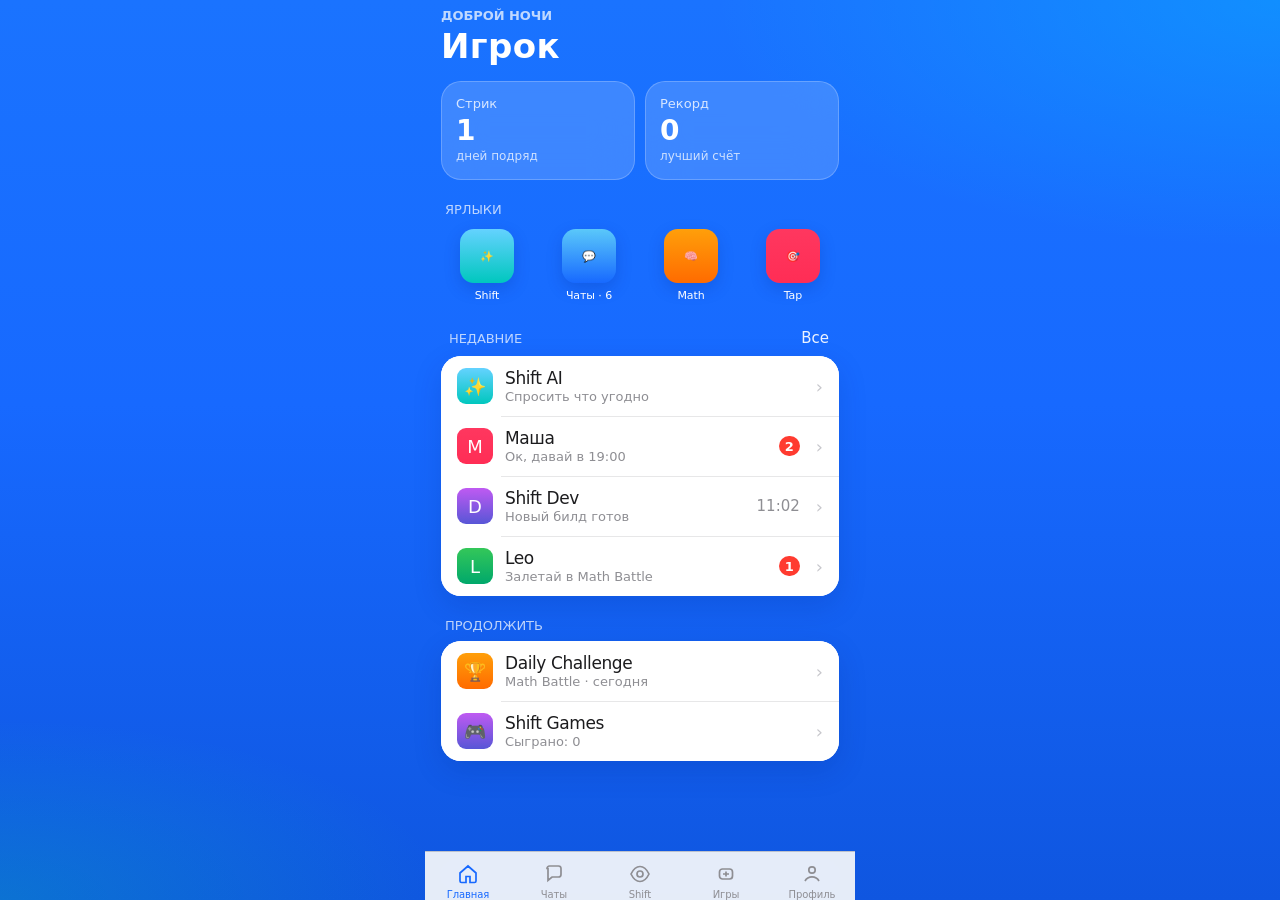
==== app/index.html @ 41ed383c "Make Shift feel like a native iOS app, not a demo landing. Replace marketing hero with large titles," ====
<!doctype html>
<html lang="ru">
  <head>
    <meta charset="UTF-8" />
    <meta name="viewport" content="width=device-width, initial-scale=1.0, viewport-fit=cover, maximum-scale=1.0, user-scalable=no" />
    <meta name="theme-color" content="#1769FF" />
    <meta name="apple-mobile-web-app-capable" content="yes" />
    <meta name="apple-mobile-web-app-status-bar-style" content="black-translucent" />
    <meta name="apple-mobile-web-app-title" content="Shift" />
    <meta name="mobile-web-app-capable" content="yes" />
    <meta name="format-detection" content="telephone=no" />
    <link rel="manifest" href="manifest.json" />
    <link rel="icon" href="icon.svg" type="image/svg+xml" />
    <link rel="apple-touch-icon" href="icon.svg" />
    <title>Shift</title>
    <script src="https://telegram.org/js/telegram-web-app.js"></script>
    <link rel="stylesheet" href="styles.css?v=shift-ios1" />
  </head>
  <body>
    <div id="shift-root" class="shift-app">
      <div class="shift-ambient" aria-hidden="true"></div>
      <div id="screen-host" class="screen-host"></div>
      <nav id="bottom-nav" class="shift-nav" aria-label="Навигация"></nav>
    </div>
    <div id="toast-host" class="toast-host" aria-live="polite"></div>
    <div id="sheet-host" class="sheet-host" aria-hidden="true"></div>
    <script src="app.js?v=shift-ios1"></script>
  </body>
</html>
---- app/styles.css ----
﻿/* Shift — iOS-native app shell */

:root {
  --shift-primary: #1769FF;
  --shift-primary-deep: #0B4FE0;
  --shift-secondary: #00C2FF;
  --shift-accent: #00D6A3;
  --shift-violet: #7B8CFF;
  --shift-pink: #FF7AD9;

  --shift-bg: #1769FF;
  --shift-bg-soft: #0E5AE8;
  --shift-grouped: rgba(255, 255, 255, 0.14);
  --shift-card: #FFFFFF;
  --shift-separator: rgba(60, 60, 67, 0.12);
  --shift-fill: rgba(120, 120, 128, 0.12);

  --shift-ink: #111827;
  --shift-label: #1C1C1E;
  --shift-secondary-label: #8E8E93;
  --shift-white: #FFFFFF;
  --shift-white-soft: rgba(255, 255, 255, 0.72);

  --r-sm: 12px;
  --r-md: 16px;
  --r-lg: 20px;
  --r-xl: 28px;
  --r-pill: 999px;

  --shadow-card: 0 1px 0 rgba(255,255,255,0.55) inset, 0 10px 28px rgba(8, 40, 140, 0.18);
  --shadow-nav: 0 -0.5px 0 rgba(0,0,0,0.12), 0 -8px 24px rgba(0, 30, 100, 0.12);

  --font: -apple-system, BlinkMacSystemFont, "SF Pro Text", "SF Pro Display", "Segoe UI", system-ui, sans-serif;
  --ease-ios: cubic-bezier(0.32, 0.72, 0, 1);
  --spring: cubic-bezier(0.34, 1.2, 0.64, 1);

  --safe-top: env(safe-area-inset-top, 0px);
  --safe-bottom: env(safe-area-inset-bottom, 0px);
  --safe-left: env(safe-area-inset-left, 0px);
  --safe-right: env(safe-area-inset-right, 0px);
  --nav-h: 49px;
  --nav-space: calc(var(--nav-h) + var(--safe-bottom));
  --page-x: 16px;
}

*, *::before, *::after {
  box-sizing: border-box;
  -webkit-tap-highlight-color: transparent;
}

html, body {
  margin: 0;
  min-height: 100%;
  font-family: var(--font);
  background: var(--shift-bg);
  color: var(--shift-ink);
  -webkit-font-smoothing: antialiased;
  -moz-osx-font-smoothing: grayscale;
  overscroll-behavior: none;
}

body {
  min-height: 100dvh;
  overflow-x: hidden;
  touch-action: pan-y;
}

button, input, textarea {
  font: inherit;
  color: inherit;
  border: 0;
  background: none;
  outline: none;
  appearance: none;
  -webkit-appearance: none;
}

button { cursor: pointer; }

.shift-app {
  position: relative;
  width: min(100%, 430px);
  margin: 0 auto;
  min-height: 100dvh;
  padding:
    calc(8px + var(--safe-top))
    calc(var(--page-x) + var(--safe-right))
    calc(var(--nav-space) + 12px)
    calc(var(--page-x) + var(--safe-left));
}

.shift-ambient {
  position: fixed;
  inset: 0;
  z-index: 0;
  pointer-events: none;
  background:
    radial-gradient(80% 50% at 100% 0%, rgba(0, 194, 255, 0.35), transparent 55%),
    radial-gradient(70% 40% at 0% 100%, rgba(0, 214, 163, 0.22), transparent 50%),
    linear-gradient(180deg, #1A73FF 0%, #1769FF 45%, #0F56E0 100%);
}

.screen-host { position: relative; z-index: 1; }

.screen { display: none; }
.screen.is-active {
  display: block;
  animation: iosPush 0.38s var(--ease-ios) both;
}

@keyframes iosPush {
  from { opacity: 0; transform: translate3d(12px, 0, 0); }
  to { opacity: 1; transform: none; }
}

.screen.is-back {
  animation: iosPop 0.34s var(--ease-ios) both;
}

@keyframes iosPop {
  from { opacity: 0; transform: translate3d(-10px, 0, 0); }
  to { opacity: 1; transform: none; }
}

/* Typography — iOS large title */
.large-title {
  margin: 4px 0 0;
  font-size: 34px;
  font-weight: 700;
  letter-spacing: 0.37px;
  line-height: 1.12;
  color: var(--shift-white);
}

.nav-title {
  margin: 0;
  font-size: 17px;
  font-weight: 600;
  color: var(--shift-white);
  text-align: center;
}

.greeting {
  margin: 0 0 2px;
  font-size: 13px;
  font-weight: 600;
  letter-spacing: -0.08px;
  color: var(--shift-white-soft);
  text-transform: uppercase;
}

.subtitle {
  margin: 6px 0 0;
  font-size: 15px;
  font-weight: 400;
  line-height: 1.35;
  color: var(--shift-white-soft);
}

.section-label {
  margin: 22px 0 8px;
  padding: 0 4px;
  font-size: 13px;
  font-weight: 400;
  letter-spacing: -0.08px;
  text-transform: uppercase;
  color: var(--shift-white-soft);
}

.section-row {
  display: flex;
  align-items: baseline;
  justify-content: space-between;
  margin: 22px 0 8px;
  padding: 0 4px;
}

.section-row .section-label { margin: 0; }
.section-row .see-all {
  font-size: 15px;
  font-weight: 400;
  color: rgba(255,255,255,0.92);
}

/* Cards / grouped lists */
.group {
  background: var(--shift-card);
  border-radius: var(--r-lg);
  overflow: hidden;
  box-shadow: var(--shadow-card);
}

.group + .group { margin-top: 12px; }

.row {
  display: flex;
  align-items: center;
  gap: 12px;
  width: 100%;
  padding: 12px 16px;
  min-height: 52px;
  text-align: left;
  background: var(--shift-card);
  color: var(--shift-label);
  position: relative;
  transition: background 0.15s ease;
}

.row:active { background: #E5E5EA; }

.row + .row::before {
  content: "";
  position: absolute;
  left: 60px;
  right: 0;
  top: 0;
  height: 0.5px;
  background: var(--shift-separator);
}

.row__icon {
  width: 36px;
  height: 36px;
  border-radius: 9px;
  display: grid;
  place-items: center;
  font-size: 18px;
  color: #fff;
  flex-shrink: 0;
}

.row__body { flex: 1; min-width: 0; }

.row__title {
  display: block;
  font-size: 17px;
  font-weight: 400;
  letter-spacing: -0.41px;
  color: var(--shift-label);
}

.row__sub {
  display: block;
  margin-top: 1px;
  font-size: 13px;
  color: var(--shift-secondary-label);
  white-space: nowrap;
  overflow: hidden;
  text-overflow: ellipsis;
}

.row__meta {
  font-size: 15px;
  color: var(--shift-secondary-label);
  flex-shrink: 0;
}

.chevron {
  color: #C7C7CC;
  font-size: 18px;
  font-weight: 300;
  margin-left: 4px;
}

.badge {
  min-width: 20px;
  height: 20px;
  padding: 0 6px;
  border-radius: var(--r-pill);
  display: inline-grid;
  place-items: center;
  font-size: 13px;
  font-weight: 600;
  color: #fff;
  background: #FF3B30;
}

/* Status cards on home */
.stats-grid {
  display: grid;
  grid-template-columns: 1fr 1fr;
  gap: 10px;
  margin-top: 16px;
}

.stat-card {
  padding: 14px 14px 16px;
  border-radius: var(--r-lg);
  background: rgba(255,255,255,0.16);
  border: 0.5px solid rgba(255,255,255,0.22);
  backdrop-filter: blur(20px);
  -webkit-backdrop-filter: blur(20px);
  color: #fff;
  text-align: left;
}

.stat-card small {
  display: block;
  font-size: 13px;
  font-weight: 500;
  opacity: 0.8;
  margin-bottom: 6px;
}

.stat-card strong {
  font-size: 28px;
  font-weight: 700;
  letter-spacing: 0.35px;
  line-height: 1;
}

.stat-card span {
  display: block;
  margin-top: 4px;
  font-size: 12px;
  opacity: 0.75;
}

/* Shortcuts — iOS Home Screen style */
.shortcuts {
  display: grid;
  grid-template-columns: repeat(4, 1fr);
  gap: 10px;
}

.shortcut {
  display: flex;
  flex-direction: column;
  align-items: center;
  gap: 6px;
  padding: 4px 0;
}

.shortcut__icon {
  width: 54px;
  height: 54px;
  border-radius: 14px;
  display: grid;
  place-items: center;
  font-size: 24px;
  color: #fff;
  box-shadow: 0 6px 16px rgba(0, 40, 140, 0.22);
  transition: transform 0.18s var(--spring);
}

.shortcut:active .shortcut__icon { transform: scale(0.9); }

.shortcut span {
  font-size: 11px;
  font-weight: 500;
  color: var(--shift-white);
  text-align: center;
  letter-spacing: -0.08px;
}

.bg-blue { background: linear-gradient(180deg, #5AC8FA, #1769FF); }
.bg-green { background: linear-gradient(180deg, #34C759, #00A86B); }
.bg-purple { background: linear-gradient(180deg, #BF5AF2, #5856D6); }
.bg-orange { background: linear-gradient(180deg, #FF9F0A, #FF6B00); }
.bg-pink { background: linear-gradient(180deg, #FF375F, #FF2D55); }
.bg-teal { background: linear-gradient(180deg, #64D2FF, #00C7BE); }

/* Search — iOS */
.search {
  display: flex;
  align-items: center;
  gap: 8px;
  margin: 12px 0 10px;
  padding: 9px 12px;
  border-radius: 10px;
  background: rgba(255,255,255,0.18);
  backdrop-filter: blur(12px);
  -webkit-backdrop-filter: blur(12px);
}

.search svg {
  width: 16px;
  height: 16px;
  color: rgba(255,255,255,0.7);
  flex-shrink: 0;
}

.search input {
  flex: 1;
  min-width: 0;
  font-size: 17px;
  color: #fff;
}

.search input::placeholder { color: rgba(255,255,255,0.55); }

.segmented {
  display: grid;
  grid-template-columns: repeat(4, 1fr);
  gap: 2px;
  padding: 2px;
  margin-bottom: 12px;
  border-radius: 9px;
  background: rgba(118, 118, 128, 0.24);
}

.segmented button {
  min-height: 28px;
  border-radius: 7px;
  font-size: 13px;
  font-weight: 500;
  color: rgba(255,255,255,0.9);
  transition: background 0.2s, color 0.2s, box-shadow 0.2s;
}

.segmented button.is-active {
  background: rgba(255,255,255,0.92);
  color: var(--shift-ink);
  box-shadow: 0 1px 3px rgba(0,0,0,0.12);
}

/* AI promo as real app banner */
.banner {
  display: flex;
  align-items: center;
  gap: 12px;
  width: 100%;
  padding: 14px 16px;
  margin-bottom: 12px;
  border-radius: var(--r-lg);
  background: linear-gradient(135deg, #00D6A3, #00C2FF 50%, #1769FF);
  color: #fff;
  text-align: left;
  box-shadow: var(--shadow-card);
}

.banner:active { opacity: 0.92; }

.banner__icon {
  width: 44px;
  height: 44px;
  border-radius: 12px;
  display: grid;
  place-items: center;
  background: rgba(255,255,255,0.22);
  font-size: 22px;
  flex-shrink: 0;
}

.banner strong {
  display: block;
  font-size: 17px;
  font-weight: 600;
}

.banner span {
  font-size: 13px;
  opacity: 0.9;
}

/* Chat thread — light iOS chat feel on blue shell */
.thread {
  display: flex;
  flex-direction: column;
  height: calc(100dvh - var(--safe-top) - 16px);
  margin: -8px calc(-1 * var(--page-x)) calc(-1 * var(--nav-space) - 12px);
  padding: 0;
  background: #F2F2F7;
}

.thread__bar {
  display: grid;
  grid-template-columns: 44px 1fr 44px;
  align-items: center;
  padding: 6px 8px calc(8px);
  padding-top: calc(6px + var(--safe-top));
  background: rgba(249, 249, 249, 0.94);
  backdrop-filter: blur(20px);
  -webkit-backdrop-filter: blur(20px);
  border-bottom: 0.5px solid var(--shift-separator);
}

.thread__bar .back {
  width: 44px;
  height: 44px;
  display: grid;
  place-items: center;
  color: var(--shift-primary);
  font-size: 28px;
  font-weight: 300;
}

.thread__who {
  text-align: center;
}

.thread__who strong {
  display: block;
  font-size: 17px;
  font-weight: 600;
  color: var(--shift-label);
}

.thread__who span {
  font-size: 12px;
  color: var(--shift-secondary-label);
}

.messages {
  flex: 1;
  overflow-y: auto;
  -webkit-overflow-scrolling: touch;
  padding: 12px 12px 8px;
  display: flex;
  flex-direction: column;
  gap: 6px;
}

.bubble {
  max-width: 78%;
  padding: 8px 12px;
  font-size: 17px;
  line-height: 1.3;
  letter-spacing: -0.41px;
  animation: bubbleIn 0.28s var(--ease-ios) both;
}

@keyframes bubbleIn {
  from { opacity: 0; transform: translateY(6px) scale(0.98); }
  to { opacity: 1; transform: none; }
}

.bubble--me {
  align-self: flex-end;
  background: var(--shift-primary);
  color: #fff;
  border-radius: 18px 18px 4px 18px;
}

.bubble--them {
  align-self: flex-start;
  background: #E9E9EB;
  color: var(--shift-label);
  border-radius: 18px 18px 18px 4px;
}

.typing {
  align-self: flex-start;
  padding: 10px 14px;
  border-radius: 18px;
  background: #E9E9EB;
  color: var(--shift-secondary-label);
  font-size: 13px;
}

.suggest {
  display: flex;
  gap: 8px;
  overflow-x: auto;
  padding: 4px 12px 8px;
  scrollbar-width: none;
}

.suggest::-webkit-scrollbar { display: none; }

.suggest button {
  flex: 0 0 auto;
  padding: 8px 12px;
  border-radius: var(--r-pill);
  background: #fff;
  border: 0.5px solid var(--shift-separator);
  font-size: 14px;
  font-weight: 500;
  color: var(--shift-primary);
  white-space: nowrap;
}

.composer-bar {
  display: flex;
  align-items: flex-end;
  gap: 8px;
  padding: 6px 10px calc(8px + var(--safe-bottom));
  background: rgba(249, 249, 249, 0.94);
  backdrop-filter: blur(20px);
  -webkit-backdrop-filter: blur(20px);
  border-top: 0.5px solid var(--shift-separator);
}

.composer-bar .tool {
  width: 34px;
  height: 34px;
  border-radius: 50%;
  display: grid;
  place-items: center;
  color: var(--shift-primary);
  font-size: 22px;
  flex-shrink: 0;
  margin-bottom: 2px;
}

.composer-field {
  flex: 1;
  min-height: 36px;
  max-height: 100px;
  padding: 8px 12px;
  border-radius: 18px;
  background: #fff;
  border: 0.5px solid var(--shift-separator);
  font-size: 17px;
  resize: none;
  line-height: 1.25;
}

.composer-send {
  width: 34px;
  height: 34px;
  border-radius: 50%;
  display: grid;
  place-items: center;
  background: var(--shift-primary);
  color: #fff;
  font-size: 16px;
  flex-shrink: 0;
  margin-bottom: 2px;
  opacity: 0.4;
  pointer-events: none;
  transition: opacity 0.15s;
}

.composer-send.is-ready {
  opacity: 1;
  pointer-events: auto;
}

/* AI screen */
.ai-grid {
  display: grid;
  grid-template-columns: 1fr 1fr;
  gap: 10px;
}

.ai-tile {
  padding: 16px;
  border-radius: var(--r-lg);
  background: var(--shift-card);
  box-shadow: var(--shadow-card);
  text-align: left;
  min-height: 110px;
  display: flex;
  flex-direction: column;
  justify-content: space-between;
  transition: transform 0.18s var(--spring);
}

.ai-tile:active { transform: scale(0.97); }

.ai-tile__icon { font-size: 26px; margin-bottom: 10px; }
.ai-tile strong {
  font-size: 17px;
  font-weight: 600;
  letter-spacing: -0.41px;
  color: var(--shift-label);
}
.ai-tile span {
  margin-top: 2px;
  font-size: 13px;
  color: var(--shift-secondary-label);
}

.btn {
  display: inline-flex;
  align-items: center;
  justify-content: center;
  min-height: 50px;
  padding: 0 18px;
  border-radius: 14px;
  font-size: 17px;
  font-weight: 600;
  transition: transform 0.15s var(--spring), opacity 0.15s;
}

.btn:active { transform: scale(0.98); opacity: 0.9; }
.btn--primary {
  background: #fff;
  color: var(--shift-primary);
  box-shadow: var(--shadow-card);
}
.btn--blue {
  background: var(--shift-primary);
  color: #fff;
}
.btn--wide { width: 100%; }
.btn--ghost {
  background: rgba(255,255,255,0.16);
  color: #fff;
  border: 0.5px solid rgba(255,255,255,0.25);
}

/* Games */
.featured {
  display: block;
  width: 100%;
  padding: 18px;
  border-radius: var(--r-xl);
  background: linear-gradient(145deg, #FF9F0A, #FF375F 55%, #5856D6);
  color: #fff;
  text-align: left;
  box-shadow: var(--shadow-card);
  margin-bottom: 4px;
}

.featured:active { opacity: 0.95; }

.featured .tag {
  display: inline-block;
  margin-bottom: 8px;
  padding: 4px 8px;
  border-radius: var(--r-pill);
  background: rgba(255,255,255,0.22);
  font-size: 11px;
  font-weight: 700;
  letter-spacing: 0.4px;
  text-transform: uppercase;
}

.featured h3 {
  margin: 0 0 4px;
  font-size: 22px;
  font-weight: 700;
  color: #fff;
}

.featured p {
  margin: 0 0 14px;
  font-size: 15px;
  opacity: 0.92;
}

.game-art {
  width: 48px;
  height: 48px;
  border-radius: 12px;
  display: grid;
  place-items: center;
  font-size: 26px;
  background: #F2F2F7;
  flex-shrink: 0;
}

/* Game play — immersive */
.play {
  margin: -8px calc(-1 * var(--page-x)) calc(-1 * var(--nav-space) - 12px);
  min-height: 100dvh;
  padding: calc(8px + var(--safe-top)) 16px calc(20px + var(--safe-bottom));
  background: linear-gradient(180deg, #1A73FF, #0F56E0);
  display: flex;
  flex-direction: column;
  gap: 14px;
}

.play__top {
  display: grid;
  grid-template-columns: 44px 1fr 44px;
  align-items: center;
}

.play__top .back {
  width: 44px;
  height: 44px;
  color: #fff;
  font-size: 28px;
  display: grid;
  place-items: center;
}

.play__top h1 {
  margin: 0;
  text-align: center;
  font-size: 17px;
  font-weight: 600;
  color: #fff;
}

.score-panel {
  text-align: center;
  color: #fff;
}

.score-panel small {
  display: block;
  font-size: 13px;
  opacity: 0.75;
  margin-bottom: 4px;
}

.score-panel strong {
  font-size: 48px;
  font-weight: 700;
  letter-spacing: 0.4px;
  line-height: 1;
  display: inline-block;
  transition: transform 0.2s var(--spring);
}

.score-panel strong.pop { transform: scale(1.12); }

.progress {
  height: 6px;
  border-radius: var(--r-pill);
  background: rgba(255,255,255,0.22);
  overflow: hidden;
}

.progress > i {
  display: block;
  height: 100%;
  background: #fff;
  border-radius: inherit;
  transition: width 0.2s linear;
}

.timer-text {
  text-align: center;
  color: rgba(255,255,255,0.85);
  font-size: 15px;
  font-weight: 600;
  font-variant-numeric: tabular-nums;
}

.q-card {
  margin-top: 8px;
  padding: 36px 20px;
  border-radius: var(--r-xl);
  background: #fff;
  text-align: center;
  box-shadow: var(--shadow-card);
}

.q-card small {
  display: block;
  color: var(--shift-secondary-label);
  font-size: 13px;
  margin-bottom: 8px;
}

.q-card strong {
  font-size: 34px;
  font-weight: 700;
  letter-spacing: 0.37px;
  color: var(--shift-label);
}

.answers {
  display: grid;
  grid-template-columns: 1fr 1fr;
  gap: 10px;
}

.answer {
  min-height: 64px;
  border-radius: 16px;
  background: #fff;
  font-size: 22px;
  font-weight: 600;
  color: var(--shift-label);
  box-shadow: var(--shadow-card);
  transition: transform 0.15s, background 0.15s, color 0.15s;
}

.answer:active { transform: scale(0.97); }
.answer.ok { background: #34C759; color: #fff; }
.answer.bad { background: #FF3B30; color: #fff; }

/* Quick Tap */
.tap-zone {
  flex: 1;
  display: grid;
  place-items: center;
  border-radius: var(--r-xl);
  background: rgba(255,255,255,0.12);
  border: 2px dashed rgba(255,255,255,0.35);
  color: #fff;
  font-size: 20px;
  font-weight: 600;
  min-height: 220px;
  user-select: none;
  transition: background 0.1s, transform 0.1s;
}

.tap-zone:active {
  background: rgba(255,255,255,0.22);
  transform: scale(0.985);
}

.tap-target {
  width: 88px;
  height: 88px;
  border-radius: 50%;
  background: #fff;
  box-shadow: 0 12px 30px rgba(0,0,0,0.2);
  animation: pulse 0.9s ease infinite;
}

@keyframes pulse {
  0%, 100% { transform: scale(1); }
  50% { transform: scale(1.06); }
}

.result {
  margin: auto 0;
  padding: 28px 22px;
  border-radius: var(--r-xl);
  background: #fff;
  text-align: center;
  box-shadow: var(--shadow-card);
  animation: iosPush 0.4s var(--ease-ios) both;
}

.result .emoji { font-size: 40px; margin-bottom: 6px; }
.result h2 {
  margin: 0 0 6px;
  font-size: 28px;
  font-weight: 700;
}
.result p {
  margin: 0 0 20px;
  color: var(--shift-secondary-label);
  font-size: 17px;
}
.result .actions { display: grid; gap: 10px; }

/* Profile */
.profile-card {
  padding: 24px 16px 18px;
  border-radius: var(--r-xl);
  background: var(--shift-card);
  text-align: center;
  box-shadow: var(--shadow-card);
}

.avatar-xl {
  width: 84px;
  height: 84px;
  margin: 0 auto 12px;
  border-radius: 50%;
  display: grid;
  place-items: center;
  font-size: 34px;
  font-weight: 700;
  color: #fff;
  background: linear-gradient(180deg, #5AC8FA, #1769FF);
}

.profile-card h2 {
  margin: 0 0 4px;
  font-size: 22px;
  font-weight: 700;
}

.profile-card .id {
  display: inline-block;
  margin-bottom: 16px;
  font-size: 15px;
  color: var(--shift-secondary-label);
}

.p-stats {
  display: grid;
  grid-template-columns: repeat(3, 1fr);
  gap: 8px;
}

.p-stats div {
  padding: 10px 6px;
  border-radius: 12px;
  background: #F2F2F7;
}

.p-stats strong {
  display: block;
  font-size: 20px;
  font-weight: 700;
}

.p-stats small {
  font-size: 12px;
  color: var(--shift-secondary-label);
}

/* Native tab bar */
.shift-nav {
  position: fixed;
  z-index: 50;
  left: 50%;
  bottom: 0;
  transform: translateX(-50%);
  width: min(100%, 430px);
  display: grid;
  grid-template-columns: repeat(5, 1fr);
  height: calc(var(--nav-h) + var(--safe-bottom));
  padding: 4px 0 var(--safe-bottom);
  background: rgba(249, 249, 249, 0.92);
  backdrop-filter: saturate(180%) blur(20px);
  -webkit-backdrop-filter: saturate(180%) blur(20px);
  border-top: 0.5px solid rgba(0,0,0,0.18);
  box-shadow: none;
  transition: transform 0.3s var(--ease-ios), opacity 0.25s;
}

.shift-nav.is-hidden {
  transform: translateX(-50%) translateY(110%);
  opacity: 0;
  pointer-events: none;
}

.shift-nav__item {
  display: flex;
  flex-direction: column;
  align-items: center;
  justify-content: flex-start;
  gap: 1px;
  padding-top: 4px;
  color: #8E8E93;
}

.shift-nav__item.is-active { color: var(--shift-primary); }

.shift-nav__icon {
  width: 28px;
  height: 28px;
  display: grid;
  place-items: center;
}

.shift-nav__icon svg {
  width: 24px;
  height: 24px;
  stroke-width: 1.7;
}

.shift-nav__item small {
  font-size: 10px;
  font-weight: 500;
  letter-spacing: -0.08px;
}

/* Sheets */
.sheet-host {
  position: fixed;
  inset: 0;
  z-index: 60;
  display: none;
  align-items: flex-end;
  justify-content: center;
  background: rgba(0,0,0,0.35);
}

.sheet-host.is-open { display: flex; }

.sheet {
  width: min(100%, 430px);
  max-height: 85dvh;
  padding: 8px 16px calc(16px + var(--safe-bottom));
  border-radius: 14px 14px 0 0;
  background: #F2F2F7;
  animation: sheetUp 0.38s var(--ease-ios) both;
}

@keyframes sheetUp {
  from { transform: translateY(100%); }
  to { transform: none; }
}

.sheet__handle {
  width: 36px;
  height: 5px;
  margin: 4px auto 14px;
  border-radius: var(--r-pill);
  background: rgba(60,60,67,0.3);
}

.sheet h3 {
  margin: 0 0 12px;
  font-size: 20px;
  font-weight: 700;
  text-align: center;
}

.sheet .group { box-shadow: none; }

.toggle-row {
  display: flex;
  align-items: center;
  justify-content: space-between;
  padding: 12px 16px;
  background: #fff;
  font-size: 17px;
}

.toggle {
  width: 51px;
  height: 31px;
  border-radius: var(--r-pill);
  background: #E9E9EB;
  position: relative;
  transition: background 0.2s;
}

.toggle.is-on { background: #34C759; }

.toggle::after {
  content: "";
  position: absolute;
  top: 2px;
  left: 2px;
  width: 27px;
  height: 27px;
  border-radius: 50%;
  background: #fff;
  box-shadow: 0 2px 4px rgba(0,0,0,0.2);
  transition: transform 0.22s var(--ease-ios);
}

.toggle.is-on::after { transform: translateX(20px); }

/* Toast — iOS style */
.toast-host {
  position: fixed;
  z-index: 80;
  left: 50%;
  top: calc(12px + var(--safe-top));
  transform: translateX(-50%);
  width: min(calc(100% - 40px), 360px);
  pointer-events: none;
}

.toast {
  padding: 12px 16px;
  border-radius: 14px;
  background: rgba(30, 30, 30, 0.88);
  color: #fff;
  text-align: center;
  font-size: 15px;
  font-weight: 500;
  backdrop-filter: blur(12px);
  opacity: 0;
  transform: translateY(-8px);
  transition: opacity 0.25s, transform 0.25s var(--ease-ios);
}

.toast.is-show {
  opacity: 1;
  transform: none;
}

@media (prefers-reduced-motion: reduce) {
  *, *::before, *::after {
    animation-duration: 0.01ms !important;
    transition-duration: 0.01ms !important;
  }
}
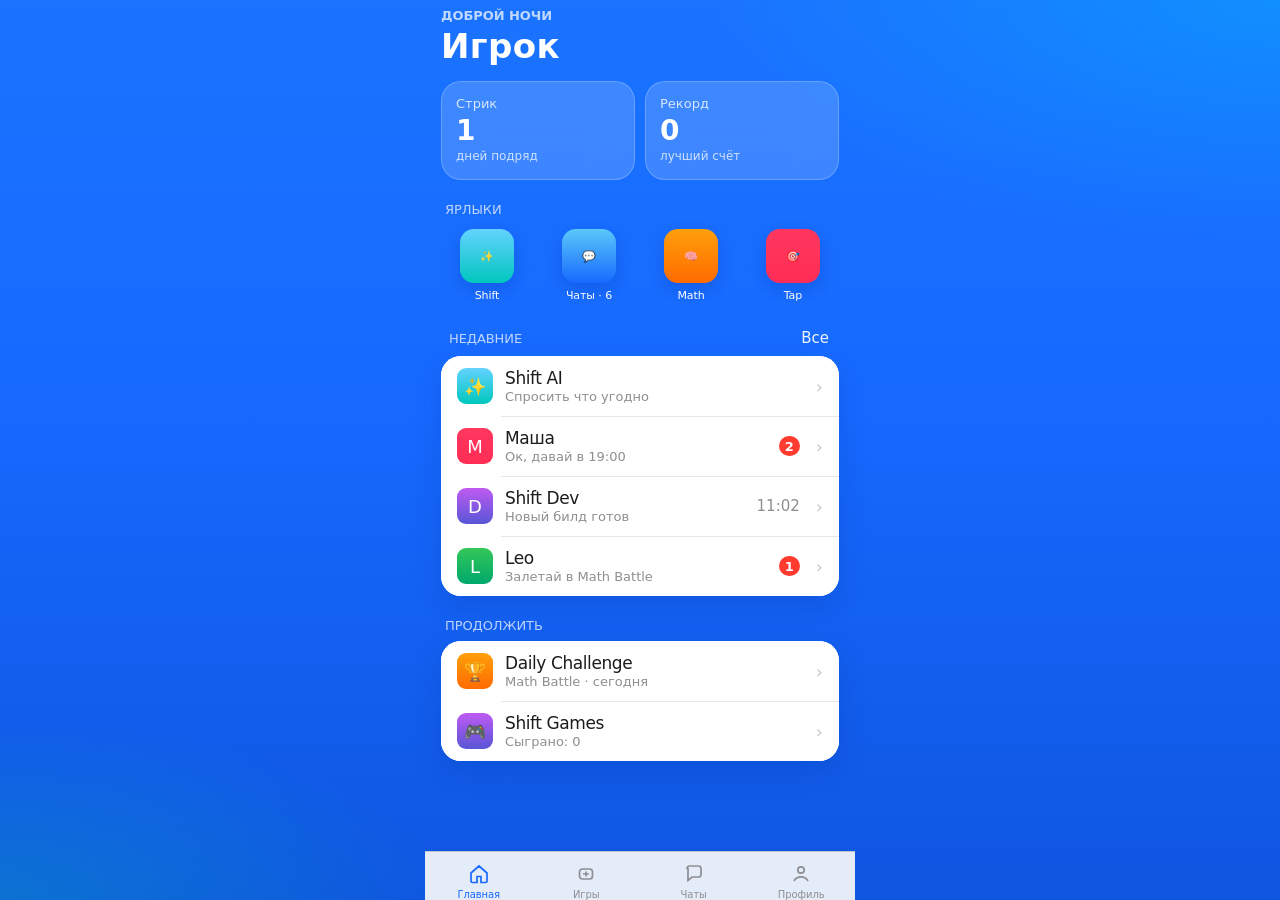
==== commit 23fa2be4: "Limit tab bar to Home, Games, Chats, and Profile. Remove the Shift/AI tab from navigation; AI stays " ====
--- a/app/index.html
+++ b/app/index.html
@@ -14,7 +14,7 @@
     <link rel="apple-touch-icon" href="icon.svg" />
     <title>Shift</title>
     <script src="https://telegram.org/js/telegram-web-app.js"></script>
-    <link rel="stylesheet" href="styles.css?v=shift-ios1" />
+    <link rel="stylesheet" href="styles.css?v=shift-ios2" />
   </head>
   <body>
     <div id="shift-root" class="shift-app">
@@ -24,6 +24,6 @@
     </div>
     <div id="toast-host" class="toast-host" aria-live="polite"></div>
     <div id="sheet-host" class="sheet-host" aria-hidden="true"></div>
-    <script src="app.js?v=shift-ios1"></script>
+    <script src="app.js?v=shift-ios2"></script>
   </body>
 </html>
--- a/app/styles.css
+++ b/app/styles.css
@@ -991,7 +991,7 @@
   transform: translateX(-50%);
   width: min(100%, 430px);
   display: grid;
-  grid-template-columns: repeat(5, 1fr);
+  grid-template-columns: repeat(4, 1fr);
   height: calc(var(--nav-h) + var(--safe-bottom));
   padding: 4px 0 var(--safe-bottom);
   background: rgba(249, 249, 249, 0.92);
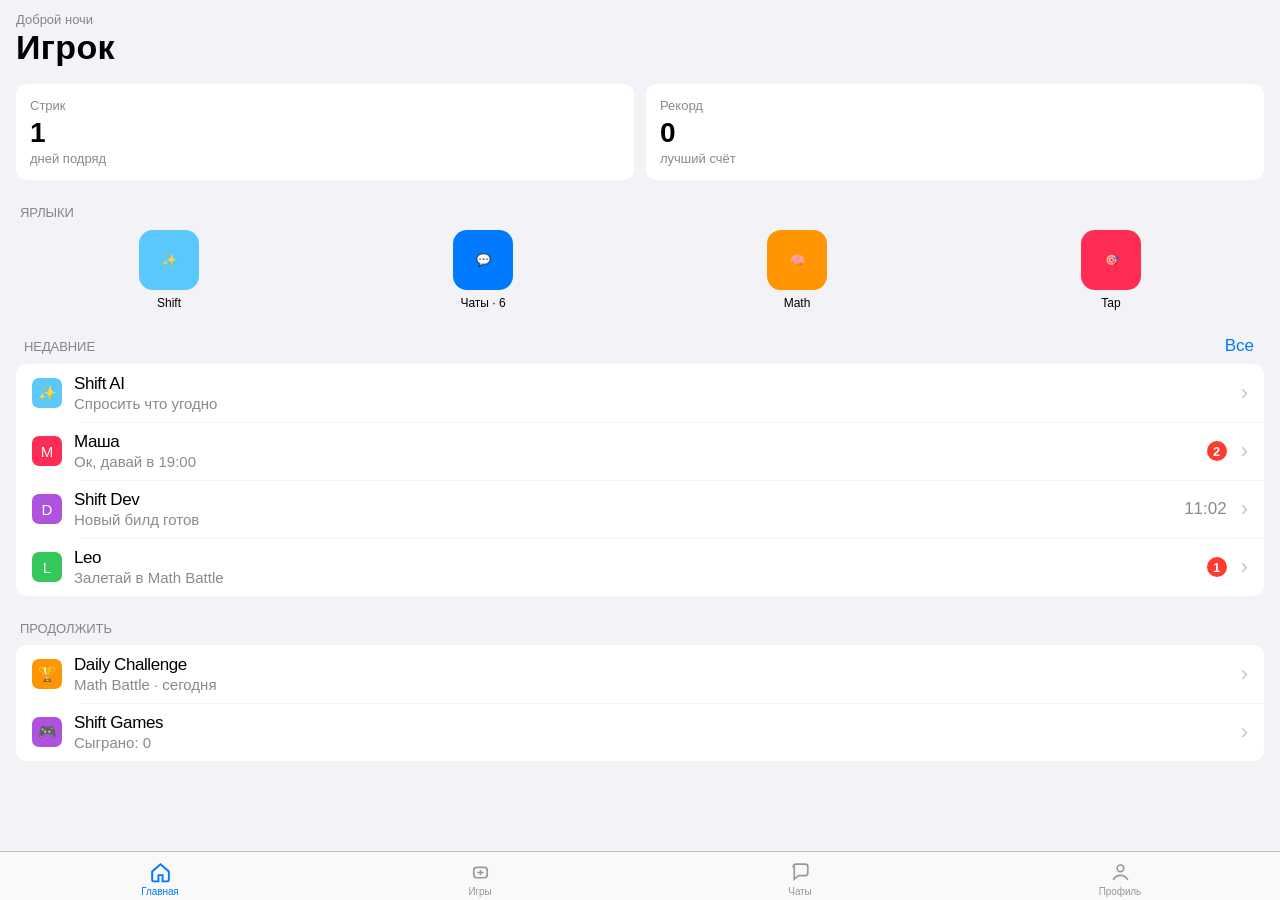
==== commit 2f4d9b74: "Restyle Shift as a native iOS app, not a desktop web canvas. Use system gray grouped backgrounds, SF" ====
--- a/app/index.html
+++ b/app/index.html
@@ -3,9 +3,9 @@
   <head>
     <meta charset="UTF-8" />
     <meta name="viewport" content="width=device-width, initial-scale=1.0, viewport-fit=cover, maximum-scale=1.0, user-scalable=no" />
-    <meta name="theme-color" content="#1769FF" />
+    <meta name="theme-color" content="#F2F2F7" />
     <meta name="apple-mobile-web-app-capable" content="yes" />
-    <meta name="apple-mobile-web-app-status-bar-style" content="black-translucent" />
+    <meta name="apple-mobile-web-app-status-bar-style" content="default" />
     <meta name="apple-mobile-web-app-title" content="Shift" />
     <meta name="mobile-web-app-capable" content="yes" />
     <meta name="format-detection" content="telephone=no" />
@@ -14,16 +14,15 @@
     <link rel="apple-touch-icon" href="icon.svg" />
     <title>Shift</title>
     <script src="https://telegram.org/js/telegram-web-app.js"></script>
-    <link rel="stylesheet" href="styles.css?v=shift-ios2" />
+    <link rel="stylesheet" href="styles.css?v=ios-native1" />
   </head>
   <body>
     <div id="shift-root" class="shift-app">
-      <div class="shift-ambient" aria-hidden="true"></div>
       <div id="screen-host" class="screen-host"></div>
       <nav id="bottom-nav" class="shift-nav" aria-label="Навигация"></nav>
     </div>
     <div id="toast-host" class="toast-host" aria-live="polite"></div>
     <div id="sheet-host" class="sheet-host" aria-hidden="true"></div>
-    <script src="app.js?v=shift-ios2"></script>
+    <script src="app.js?v=ios-native1"></script>
   </body>
 </html>
--- a/app/styles.css
+++ b/app/styles.css
@@ -1,38 +1,30 @@
-﻿/* Shift — iOS-native app shell */
+﻿/* Shift — native iOS (HIG), not a desktop web demo */
 
 :root {
-  --shift-primary: #1769FF;
-  --shift-primary-deep: #0B4FE0;
-  --shift-secondary: #00C2FF;
-  --shift-accent: #00D6A3;
-  --shift-violet: #7B8CFF;
-  --shift-pink: #FF7AD9;
-
-  --shift-bg: #1769FF;
-  --shift-bg-soft: #0E5AE8;
-  --shift-grouped: rgba(255, 255, 255, 0.14);
-  --shift-card: #FFFFFF;
-  --shift-separator: rgba(60, 60, 67, 0.12);
-  --shift-fill: rgba(120, 120, 128, 0.12);
-
-  --shift-ink: #111827;
-  --shift-label: #1C1C1E;
-  --shift-secondary-label: #8E8E93;
-  --shift-white: #FFFFFF;
-  --shift-white-soft: rgba(255, 255, 255, 0.72);
-
-  --r-sm: 12px;
-  --r-md: 16px;
-  --r-lg: 20px;
-  --r-xl: 28px;
-  --r-pill: 999px;
-
-  --shadow-card: 0 1px 0 rgba(255,255,255,0.55) inset, 0 10px 28px rgba(8, 40, 140, 0.18);
-  --shadow-nav: 0 -0.5px 0 rgba(0,0,0,0.12), 0 -8px 24px rgba(0, 30, 100, 0.12);
-
-  --font: -apple-system, BlinkMacSystemFont, "SF Pro Text", "SF Pro Display", "Segoe UI", system-ui, sans-serif;
+  --ios-blue: #007AFF;
+  --ios-green: #34C759;
+  --ios-orange: #FF9500;
+  --ios-red: #FF3B30;
+  --ios-purple: #AF52DE;
+  --ios-pink: #FF2D55;
+  --ios-teal: #5AC8FA;
+  --ios-indigo: #5856D6;
+
+  --bg: #F2F2F7;
+  --bg-elevated: #FFFFFF;
+  --label: #000000;
+  --secondary-label: rgba(60, 60, 67, 0.6);
+  --tertiary-label: rgba(60, 60, 67, 0.3);
+  --separator: rgba(60, 60, 67, 0.29);
+  --separator-light: rgba(60, 60, 67, 0.12);
+  --fill: rgba(120, 120, 128, 0.16);
+  --fill-secondary: rgba(120, 120, 128, 0.08);
+  --tint: #007AFF;
+
+  --font: -apple-system, BlinkMacSystemFont, "SF Pro Text", "SF Pro Display", "Helvetica Neue", sans-serif;
+
   --ease-ios: cubic-bezier(0.32, 0.72, 0, 1);
-  --spring: cubic-bezier(0.34, 1.2, 0.64, 1);
+  --spring: cubic-bezier(0.2, 0.9, 0.3, 1.1);
 
   --safe-top: env(safe-area-inset-top, 0px);
   --safe-bottom: env(safe-area-inset-bottom, 0px);
@@ -51,16 +43,16 @@
 html, body {
   margin: 0;
   min-height: 100%;
+  min-height: 100dvh;
   font-family: var(--font);
-  background: var(--shift-bg);
-  color: var(--shift-ink);
+  background: var(--bg);
+  color: var(--label);
   -webkit-font-smoothing: antialiased;
   -moz-osx-font-smoothing: grayscale;
-  overscroll-behavior: none;
+  overscroll-behavior-y: none;
 }
 
 body {
-  min-height: 100dvh;
   overflow-x: hidden;
   touch-action: pan-y;
 }
@@ -77,318 +69,271 @@
 
 button { cursor: pointer; }
 
+/* Full-bleed phone app — no desktop “card in browser” frame */
 .shift-app {
   position: relative;
-  width: min(100%, 430px);
-  margin: 0 auto;
+  width: 100%;
+  max-width: 100%;
+  margin: 0;
   min-height: 100dvh;
   padding:
-    calc(8px + var(--safe-top))
+    calc(4px + var(--safe-top))
     calc(var(--page-x) + var(--safe-right))
-    calc(var(--nav-space) + 12px)
+    calc(var(--nav-space) + 8px)
     calc(var(--page-x) + var(--safe-left));
-}
-
-.shift-ambient {
-  position: fixed;
-  inset: 0;
-  z-index: 0;
-  pointer-events: none;
-  background:
-    radial-gradient(80% 50% at 100% 0%, rgba(0, 194, 255, 0.35), transparent 55%),
-    radial-gradient(70% 40% at 0% 100%, rgba(0, 214, 163, 0.22), transparent 50%),
-    linear-gradient(180deg, #1A73FF 0%, #1769FF 45%, #0F56E0 100%);
-}
+  background: var(--bg);
+}
+
+.shift-ambient { display: none; }
 
 .screen-host { position: relative; z-index: 1; }
 
 .screen { display: none; }
 .screen.is-active {
   display: block;
-  animation: iosPush 0.38s var(--ease-ios) both;
-}
-
-@keyframes iosPush {
-  from { opacity: 0; transform: translate3d(12px, 0, 0); }
+  animation: iosIn 0.32s var(--ease-ios) both;
+}
+.screen.is-back { animation-name: iosBack; }
+
+@keyframes iosIn {
+  from { opacity: 0; transform: translate3d(18px, 0, 0); }
   to { opacity: 1; transform: none; }
 }
-
-.screen.is-back {
-  animation: iosPop 0.34s var(--ease-ios) both;
-}
-
-@keyframes iosPop {
-  from { opacity: 0; transform: translate3d(-10px, 0, 0); }
+@keyframes iosBack {
+  from { opacity: 0; transform: translate3d(-12px, 0, 0); }
   to { opacity: 1; transform: none; }
 }
 
-/* Typography — iOS large title */
+/* Large Title — iOS */
+.greeting {
+  margin: 8px 0 0;
+  font-size: 13px;
+  font-weight: 400;
+  color: var(--secondary-label);
+}
+
 .large-title {
-  margin: 4px 0 0;
+  margin: 0 0 4px;
   font-size: 34px;
   font-weight: 700;
   letter-spacing: 0.37px;
-  line-height: 1.12;
-  color: var(--shift-white);
-}
-
-.nav-title {
-  margin: 0;
-  font-size: 17px;
-  font-weight: 600;
-  color: var(--shift-white);
-  text-align: center;
-}
-
-.greeting {
-  margin: 0 0 2px;
-  font-size: 13px;
-  font-weight: 600;
-  letter-spacing: -0.08px;
-  color: var(--shift-white-soft);
-  text-transform: uppercase;
+  line-height: 41px;
+  color: var(--label);
 }
 
 .subtitle {
-  margin: 6px 0 0;
+  margin: 4px 0 0;
   font-size: 15px;
-  font-weight: 400;
-  line-height: 1.35;
-  color: var(--shift-white-soft);
+  line-height: 20px;
+  color: var(--secondary-label);
 }
 
 .section-label {
-  margin: 22px 0 8px;
+  margin: 24px 0 7px;
   padding: 0 4px;
   font-size: 13px;
   font-weight: 400;
+  line-height: 18px;
   letter-spacing: -0.08px;
   text-transform: uppercase;
-  color: var(--shift-white-soft);
+  color: var(--secondary-label);
 }
 
 .section-row {
   display: flex;
   align-items: baseline;
   justify-content: space-between;
-  margin: 22px 0 8px;
+  margin: 24px 0 7px;
   padding: 0 4px;
 }
-
 .section-row .section-label { margin: 0; }
-.section-row .see-all {
-  font-size: 15px;
+.see-all {
+  font-size: 17px;
   font-weight: 400;
-  color: rgba(255,255,255,0.92);
-}
-
-/* Cards / grouped lists */
+  color: var(--tint);
+}
+
+/* Inset Grouped List */
 .group {
-  background: var(--shift-card);
-  border-radius: var(--r-lg);
+  background: var(--bg-elevated);
+  border-radius: 10px;
   overflow: hidden;
-  box-shadow: var(--shadow-card);
-}
-
-.group + .group { margin-top: 12px; }
+}
 
 .row {
   display: flex;
   align-items: center;
   gap: 12px;
   width: 100%;
-  padding: 12px 16px;
-  min-height: 52px;
+  min-height: 44px;
+  padding: 10px 16px;
   text-align: left;
-  background: var(--shift-card);
-  color: var(--shift-label);
+  background: var(--bg-elevated);
   position: relative;
-  transition: background 0.15s ease;
-}
-
-.row:active { background: #E5E5EA; }
+}
+.row:active { background: #D1D1D6; }
 
 .row + .row::before {
   content: "";
   position: absolute;
-  left: 60px;
+  left: 64px;
   right: 0;
   top: 0;
-  height: 0.5px;
-  background: var(--shift-separator);
+  height: 1px;
+  background: var(--separator-light);
+  transform: scaleY(0.5);
+  transform-origin: top;
 }
 
 .row__icon {
-  width: 36px;
-  height: 36px;
-  border-radius: 9px;
-  display: grid;
-  place-items: center;
-  font-size: 18px;
+  width: 30px;
+  height: 30px;
+  border-radius: 7px;
+  display: grid;
+  place-items: center;
+  font-size: 15px;
   color: #fff;
   flex-shrink: 0;
 }
 
 .row__body { flex: 1; min-width: 0; }
-
 .row__title {
   display: block;
   font-size: 17px;
   font-weight: 400;
   letter-spacing: -0.41px;
-  color: var(--shift-label);
-}
-
+  color: var(--label);
+}
 .row__sub {
   display: block;
   margin-top: 1px;
-  font-size: 13px;
-  color: var(--shift-secondary-label);
+  font-size: 15px;
+  color: var(--secondary-label);
   white-space: nowrap;
   overflow: hidden;
   text-overflow: ellipsis;
 }
-
 .row__meta {
-  font-size: 15px;
-  color: var(--shift-secondary-label);
+  font-size: 17px;
+  color: var(--secondary-label);
   flex-shrink: 0;
 }
-
 .chevron {
   color: #C7C7CC;
-  font-size: 18px;
+  font-size: 22px;
   font-weight: 300;
-  margin-left: 4px;
-}
-
+  line-height: 1;
+  margin-left: 2px;
+}
 .badge {
   min-width: 20px;
   height: 20px;
   padding: 0 6px;
-  border-radius: var(--r-pill);
+  border-radius: 10px;
   display: inline-grid;
   place-items: center;
   font-size: 13px;
   font-weight: 600;
   color: #fff;
-  background: #FF3B30;
-}
-
-/* Status cards on home */
+  background: var(--ios-red);
+}
+
+/* Home widgets */
 .stats-grid {
   display: grid;
   grid-template-columns: 1fr 1fr;
-  gap: 10px;
+  gap: 12px;
   margin-top: 16px;
 }
 
 .stat-card {
-  padding: 14px 14px 16px;
-  border-radius: var(--r-lg);
-  background: rgba(255,255,255,0.16);
-  border: 0.5px solid rgba(255,255,255,0.22);
-  backdrop-filter: blur(20px);
-  -webkit-backdrop-filter: blur(20px);
-  color: #fff;
+  padding: 14px;
+  border-radius: 10px;
+  background: var(--bg-elevated);
   text-align: left;
 }
-
 .stat-card small {
   display: block;
   font-size: 13px;
-  font-weight: 500;
-  opacity: 0.8;
+  font-weight: 400;
+  color: var(--secondary-label);
   margin-bottom: 6px;
 }
-
 .stat-card strong {
   font-size: 28px;
   font-weight: 700;
-  letter-spacing: 0.35px;
+  letter-spacing: 0.36px;
+  color: var(--label);
   line-height: 1;
 }
-
 .stat-card span {
   display: block;
   margin-top: 4px;
-  font-size: 12px;
-  opacity: 0.75;
-}
-
-/* Shortcuts — iOS Home Screen style */
+  font-size: 13px;
+  color: var(--secondary-label);
+}
+
 .shortcuts {
   display: grid;
   grid-template-columns: repeat(4, 1fr);
-  gap: 10px;
-}
-
+  gap: 8px;
+}
 .shortcut {
   display: flex;
   flex-direction: column;
   align-items: center;
   gap: 6px;
-  padding: 4px 0;
-}
-
+}
 .shortcut__icon {
-  width: 54px;
-  height: 54px;
+  width: 60px;
+  height: 60px;
   border-radius: 14px;
   display: grid;
   place-items: center;
-  font-size: 24px;
+  font-size: 28px;
   color: #fff;
-  box-shadow: 0 6px 16px rgba(0, 40, 140, 0.22);
-  transition: transform 0.18s var(--spring);
-}
-
-.shortcut:active .shortcut__icon { transform: scale(0.9); }
-
+  transition: transform 0.15s var(--spring);
+}
+.shortcut:active .shortcut__icon { transform: scale(0.88); }
 .shortcut span {
-  font-size: 11px;
-  font-weight: 500;
-  color: var(--shift-white);
+  font-size: 12px;
+  font-weight: 400;
+  color: var(--label);
   text-align: center;
-  letter-spacing: -0.08px;
-}
-
-.bg-blue { background: linear-gradient(180deg, #5AC8FA, #1769FF); }
-.bg-green { background: linear-gradient(180deg, #34C759, #00A86B); }
-.bg-purple { background: linear-gradient(180deg, #BF5AF2, #5856D6); }
-.bg-orange { background: linear-gradient(180deg, #FF9F0A, #FF6B00); }
-.bg-pink { background: linear-gradient(180deg, #FF375F, #FF2D55); }
-.bg-teal { background: linear-gradient(180deg, #64D2FF, #00C7BE); }
-
-/* Search — iOS */
+}
+
+.bg-blue { background: var(--ios-blue); }
+.bg-green { background: var(--ios-green); }
+.bg-purple { background: var(--ios-purple); }
+.bg-orange { background: var(--ios-orange); }
+.bg-pink { background: var(--ios-pink); }
+.bg-teal { background: var(--ios-teal); }
+
+/* Search */
 .search {
   display: flex;
   align-items: center;
-  gap: 8px;
-  margin: 12px 0 10px;
-  padding: 9px 12px;
-  border-radius: 10px;
-  background: rgba(255,255,255,0.18);
-  backdrop-filter: blur(12px);
-  -webkit-backdrop-filter: blur(12px);
-}
-
+  gap: 6px;
+  margin: 8px 0 12px;
+  padding: 7px 10px;
+  border-radius: 10px;
+  background: var(--fill);
+}
 .search svg {
   width: 16px;
   height: 16px;
-  color: rgba(255,255,255,0.7);
+  color: var(--secondary-label);
   flex-shrink: 0;
 }
-
 .search input {
   flex: 1;
   min-width: 0;
   font-size: 17px;
-  color: #fff;
-}
-
-.search input::placeholder { color: rgba(255,255,255,0.55); }
-
+  color: var(--label);
+}
+.search input::placeholder { color: var(--secondary-label); }
+
+/* Segmented Control */
 .segmented {
   display: grid;
   grid-template-columns: repeat(4, 1fr);
@@ -396,155 +341,138 @@
   padding: 2px;
   margin-bottom: 12px;
   border-radius: 9px;
-  background: rgba(118, 118, 128, 0.24);
-}
-
+  background: var(--fill);
+}
 .segmented button {
   min-height: 28px;
   border-radius: 7px;
   font-size: 13px;
   font-weight: 500;
-  color: rgba(255,255,255,0.9);
-  transition: background 0.2s, color 0.2s, box-shadow 0.2s;
-}
-
+  color: var(--label);
+}
 .segmented button.is-active {
-  background: rgba(255,255,255,0.92);
-  color: var(--shift-ink);
-  box-shadow: 0 1px 3px rgba(0,0,0,0.12);
-}
-
-/* AI promo as real app banner */
+  background: var(--bg-elevated);
+  box-shadow: 0 1px 3px rgba(0,0,0,0.12), 0 1px 1px rgba(0,0,0,0.04);
+}
+
 .banner {
   display: flex;
   align-items: center;
   gap: 12px;
   width: 100%;
-  padding: 14px 16px;
+  padding: 12px 14px;
   margin-bottom: 12px;
-  border-radius: var(--r-lg);
-  background: linear-gradient(135deg, #00D6A3, #00C2FF 50%, #1769FF);
-  color: #fff;
+  border-radius: 10px;
+  background: var(--bg-elevated);
   text-align: left;
-  box-shadow: var(--shadow-card);
-}
-
-.banner:active { opacity: 0.92; }
-
+}
+.banner:active { background: #E5E5EA; }
 .banner__icon {
-  width: 44px;
+  width: 40px;
+  height: 40px;
+  border-radius: 10px;
+  display: grid;
+  place-items: center;
+  background: var(--ios-teal);
+  font-size: 20px;
+  flex-shrink: 0;
+}
+.banner strong {
+  display: block;
+  font-size: 17px;
+  font-weight: 600;
+  color: var(--label);
+}
+.banner span span,
+.banner > span > span {
+  font-size: 15px;
+  font-weight: 400;
+  color: var(--secondary-label);
+}
+
+/* Chat thread — Messages style */
+.thread {
+  display: flex;
+  flex-direction: column;
+  height: calc(100dvh - var(--safe-top));
+  margin: calc(-4px - var(--safe-top)) calc(-1 * var(--page-x) - var(--safe-right)) calc(-8px - var(--nav-space)) calc(-1 * var(--page-x) - var(--safe-left));
+  background: #FFFFFF;
+}
+
+.thread__bar {
+  display: grid;
+  grid-template-columns: 56px 1fr 56px;
+  align-items: center;
+  min-height: 44px;
+  padding: calc(4px + var(--safe-top)) 4px 8px;
+  background: rgba(249, 249, 249, 0.94);
+  backdrop-filter: saturate(180%) blur(20px);
+  -webkit-backdrop-filter: saturate(180%) blur(20px);
+  border-bottom: 0.5px solid var(--separator);
+}
+.thread__bar .back {
   height: 44px;
-  border-radius: 12px;
-  display: grid;
-  place-items: center;
-  background: rgba(255,255,255,0.22);
-  font-size: 22px;
-  flex-shrink: 0;
-}
-
-.banner strong {
-  display: block;
-  font-size: 17px;
-  font-weight: 600;
-}
-
-.banner span {
-  font-size: 13px;
-  opacity: 0.9;
-}
-
-/* Chat thread — light iOS chat feel on blue shell */
-.thread {
-  display: flex;
-  flex-direction: column;
-  height: calc(100dvh - var(--safe-top) - 16px);
-  margin: -8px calc(-1 * var(--page-x)) calc(-1 * var(--nav-space) - 12px);
-  padding: 0;
-  background: #F2F2F7;
-}
-
-.thread__bar {
-  display: grid;
-  grid-template-columns: 44px 1fr 44px;
+  display: flex;
   align-items: center;
-  padding: 6px 8px calc(8px);
-  padding-top: calc(6px + var(--safe-top));
-  background: rgba(249, 249, 249, 0.94);
-  backdrop-filter: blur(20px);
-  -webkit-backdrop-filter: blur(20px);
-  border-bottom: 0.5px solid var(--shift-separator);
-}
-
-.thread__bar .back {
-  width: 44px;
-  height: 44px;
-  display: grid;
-  place-items: center;
-  color: var(--shift-primary);
-  font-size: 28px;
+  justify-content: center;
+  color: var(--tint);
+  font-size: 32px;
   font-weight: 300;
-}
-
-.thread__who {
-  text-align: center;
-}
-
+  line-height: 1;
+}
+.thread__who { text-align: center; }
 .thread__who strong {
   display: block;
   font-size: 17px;
   font-weight: 600;
-  color: var(--shift-label);
-}
-
+  color: var(--label);
+}
 .thread__who span {
   font-size: 12px;
-  color: var(--shift-secondary-label);
+  color: var(--secondary-label);
 }
 
 .messages {
   flex: 1;
   overflow-y: auto;
   -webkit-overflow-scrolling: touch;
-  padding: 12px 12px 8px;
+  padding: 8px 12px;
   display: flex;
   flex-direction: column;
-  gap: 6px;
+  gap: 4px;
+  background: #FFFFFF;
 }
 
 .bubble {
-  max-width: 78%;
-  padding: 8px 12px;
-  font-size: 17px;
-  line-height: 1.3;
+  max-width: 75%;
+  padding: 7px 12px;
+  font-size: 17px;
+  line-height: 22px;
   letter-spacing: -0.41px;
-  animation: bubbleIn 0.28s var(--ease-ios) both;
-}
-
+  animation: bubbleIn 0.22s var(--ease-ios) both;
+}
 @keyframes bubbleIn {
-  from { opacity: 0; transform: translateY(6px) scale(0.98); }
+  from { opacity: 0; transform: translateY(4px); }
   to { opacity: 1; transform: none; }
 }
-
 .bubble--me {
   align-self: flex-end;
-  background: var(--shift-primary);
+  background: var(--ios-blue);
   color: #fff;
   border-radius: 18px 18px 4px 18px;
 }
-
 .bubble--them {
   align-self: flex-start;
   background: #E9E9EB;
-  color: var(--shift-label);
+  color: var(--label);
   border-radius: 18px 18px 18px 4px;
 }
-
 .typing {
   align-self: flex-start;
-  padding: 10px 14px;
+  padding: 8px 12px;
   border-radius: 18px;
   background: #E9E9EB;
-  color: var(--shift-secondary-label);
+  color: var(--secondary-label);
   font-size: 13px;
 }
 
@@ -552,21 +480,19 @@
   display: flex;
   gap: 8px;
   overflow-x: auto;
-  padding: 4px 12px 8px;
+  padding: 6px 12px;
   scrollbar-width: none;
-}
-
+  background: #fff;
+}
 .suggest::-webkit-scrollbar { display: none; }
-
 .suggest button {
   flex: 0 0 auto;
-  padding: 8px 12px;
-  border-radius: var(--r-pill);
-  background: #fff;
-  border: 0.5px solid var(--shift-separator);
+  padding: 7px 12px;
+  border-radius: 16px;
+  background: #F2F2F7;
   font-size: 14px;
-  font-weight: 500;
-  color: var(--shift-primary);
+  font-weight: 400;
+  color: var(--tint);
   white-space: nowrap;
 }
 
@@ -574,92 +500,80 @@
   display: flex;
   align-items: flex-end;
   gap: 8px;
-  padding: 6px 10px calc(8px + var(--safe-bottom));
+  padding: 6px 8px calc(6px + var(--safe-bottom));
   background: rgba(249, 249, 249, 0.94);
-  backdrop-filter: blur(20px);
-  -webkit-backdrop-filter: blur(20px);
-  border-top: 0.5px solid var(--shift-separator);
-}
-
+  backdrop-filter: saturate(180%) blur(20px);
+  -webkit-backdrop-filter: saturate(180%) blur(20px);
+  border-top: 0.5px solid var(--separator);
+}
 .composer-bar .tool {
-  width: 34px;
-  height: 34px;
-  border-radius: 50%;
-  display: grid;
-  place-items: center;
-  color: var(--shift-primary);
-  font-size: 22px;
-  flex-shrink: 0;
+  width: 32px;
+  height: 32px;
   margin-bottom: 2px;
-}
-
+  display: grid;
+  place-items: center;
+  color: var(--tint);
+  font-size: 24px;
+}
 .composer-field {
   flex: 1;
-  min-height: 36px;
+  min-height: 34px;
   max-height: 100px;
-  padding: 8px 12px;
-  border-radius: 18px;
+  padding: 7px 12px;
+  border-radius: 17px;
   background: #fff;
-  border: 0.5px solid var(--shift-separator);
+  border: 0.5px solid var(--separator);
   font-size: 17px;
   resize: none;
-  line-height: 1.25;
-}
-
+  line-height: 20px;
+}
 .composer-send {
-  width: 34px;
-  height: 34px;
+  width: 32px;
+  height: 32px;
+  margin-bottom: 2px;
   border-radius: 50%;
   display: grid;
   place-items: center;
-  background: var(--shift-primary);
+  background: var(--ios-blue);
   color: #fff;
-  font-size: 16px;
-  flex-shrink: 0;
-  margin-bottom: 2px;
-  opacity: 0.4;
+  font-size: 15px;
+  font-weight: 600;
+  opacity: 0.35;
   pointer-events: none;
-  transition: opacity 0.15s;
-}
-
+}
 .composer-send.is-ready {
   opacity: 1;
   pointer-events: auto;
 }
 
-/* AI screen */
+/* AI */
 .ai-grid {
   display: grid;
   grid-template-columns: 1fr 1fr;
-  gap: 10px;
-}
-
+  gap: 12px;
+  margin-top: 16px;
+}
 .ai-tile {
-  padding: 16px;
-  border-radius: var(--r-lg);
-  background: var(--shift-card);
-  box-shadow: var(--shadow-card);
+  padding: 14px;
+  border-radius: 10px;
+  background: var(--bg-elevated);
   text-align: left;
-  min-height: 110px;
+  min-height: 100px;
   display: flex;
   flex-direction: column;
   justify-content: space-between;
-  transition: transform 0.18s var(--spring);
-}
-
-.ai-tile:active { transform: scale(0.97); }
-
-.ai-tile__icon { font-size: 26px; margin-bottom: 10px; }
+}
+.ai-tile:active { opacity: 0.7; }
+.ai-tile__icon { font-size: 28px; margin-bottom: 8px; }
 .ai-tile strong {
   font-size: 17px;
   font-weight: 600;
-  letter-spacing: -0.41px;
-  color: var(--shift-label);
+  color: var(--label);
 }
 .ai-tile span {
   margin-top: 2px;
   font-size: 13px;
-  color: var(--shift-secondary-label);
+  color: var(--secondary-label);
 }
 
 .btn {
@@ -667,182 +581,155 @@
   align-items: center;
   justify-content: center;
   min-height: 50px;
-  padding: 0 18px;
+  padding: 0 16px;
   border-radius: 14px;
   font-size: 17px;
   font-weight: 600;
-  transition: transform 0.15s var(--spring), opacity 0.15s;
-}
-
-.btn:active { transform: scale(0.98); opacity: 0.9; }
+}
+.btn:active { opacity: 0.7; }
 .btn--primary {
-  background: #fff;
-  color: var(--shift-primary);
-  box-shadow: var(--shadow-card);
+  background: var(--ios-blue);
+  color: #fff;
 }
 .btn--blue {
-  background: var(--shift-primary);
+  background: var(--ios-blue);
   color: #fff;
 }
 .btn--wide { width: 100%; }
 .btn--ghost {
-  background: rgba(255,255,255,0.16);
-  color: #fff;
-  border: 0.5px solid rgba(255,255,255,0.25);
+  background: var(--fill);
+  color: var(--ios-blue);
 }
 
 /* Games */
 .featured {
   display: block;
   width: 100%;
-  padding: 18px;
-  border-radius: var(--r-xl);
-  background: linear-gradient(145deg, #FF9F0A, #FF375F 55%, #5856D6);
-  color: #fff;
+  padding: 16px;
+  border-radius: 10px;
+  background: var(--bg-elevated);
   text-align: left;
-  box-shadow: var(--shadow-card);
-  margin-bottom: 4px;
-}
-
-.featured:active { opacity: 0.95; }
-
+  margin-top: 12px;
+}
+.featured:active { opacity: 0.85; }
 .featured .tag {
   display: inline-block;
-  margin-bottom: 8px;
-  padding: 4px 8px;
-  border-radius: var(--r-pill);
-  background: rgba(255,255,255,0.22);
-  font-size: 11px;
-  font-weight: 700;
-  letter-spacing: 0.4px;
+  margin-bottom: 6px;
+  font-size: 12px;
+  font-weight: 600;
+  color: var(--ios-orange);
   text-transform: uppercase;
-}
-
+  letter-spacing: 0.2px;
+}
 .featured h3 {
   margin: 0 0 4px;
   font-size: 22px;
   font-weight: 700;
-  color: #fff;
-}
-
+  color: var(--label);
+}
 .featured p {
-  margin: 0 0 14px;
+  margin: 0 0 12px;
   font-size: 15px;
-  opacity: 0.92;
+  color: var(--secondary-label);
 }
 
 .game-art {
-  width: 48px;
-  height: 48px;
-  border-radius: 12px;
-  display: grid;
-  place-items: center;
-  font-size: 26px;
-  background: #F2F2F7;
+  width: 40px;
+  height: 40px;
+  border-radius: 9px;
+  display: grid;
+  place-items: center;
+  font-size: 22px;
+  background: var(--fill-secondary);
   flex-shrink: 0;
 }
 
-/* Game play — immersive */
+/* Immersive play */
 .play {
-  margin: -8px calc(-1 * var(--page-x)) calc(-1 * var(--nav-space) - 12px);
+  margin: calc(-4px - var(--safe-top)) calc(-1 * var(--page-x) - var(--safe-right)) calc(-8px - var(--nav-space)) calc(-1 * var(--page-x) - var(--safe-left));
   min-height: 100dvh;
-  padding: calc(8px + var(--safe-top)) 16px calc(20px + var(--safe-bottom));
-  background: linear-gradient(180deg, #1A73FF, #0F56E0);
+  padding: calc(8px + var(--safe-top)) 16px calc(16px + var(--safe-bottom));
+  background: var(--bg);
   display: flex;
   flex-direction: column;
-  gap: 14px;
-}
-
+  gap: 12px;
+}
 .play__top {
   display: grid;
   grid-template-columns: 44px 1fr 44px;
   align-items: center;
 }
-
 .play__top .back {
-  width: 44px;
   height: 44px;
-  color: #fff;
-  font-size: 28px;
-  display: grid;
-  place-items: center;
-}
-
+  display: grid;
+  place-items: center;
+  color: var(--tint);
+  font-size: 32px;
+  font-weight: 300;
+}
 .play__top h1 {
   margin: 0;
   text-align: center;
   font-size: 17px;
   font-weight: 600;
-  color: #fff;
-}
-
-.score-panel {
-  text-align: center;
-  color: #fff;
-}
-
+  color: var(--label);
+}
+
+.score-panel { text-align: center; }
 .score-panel small {
   display: block;
   font-size: 13px;
-  opacity: 0.75;
-  margin-bottom: 4px;
-}
-
+  color: var(--secondary-label);
+  margin-bottom: 2px;
+}
 .score-panel strong {
   font-size: 48px;
   font-weight: 700;
   letter-spacing: 0.4px;
-  line-height: 1;
+  color: var(--label);
   display: inline-block;
-  transition: transform 0.2s var(--spring);
-}
-
-.score-panel strong.pop { transform: scale(1.12); }
+  transition: transform 0.15s var(--spring);
+}
+.score-panel strong.pop { transform: scale(1.08); }
 
 .progress {
-  height: 6px;
-  border-radius: var(--r-pill);
-  background: rgba(255,255,255,0.22);
+  height: 4px;
+  border-radius: 2px;
+  background: var(--fill);
   overflow: hidden;
 }
-
 .progress > i {
   display: block;
   height: 100%;
-  background: #fff;
+  background: var(--ios-blue);
   border-radius: inherit;
   transition: width 0.2s linear;
 }
-
 .timer-text {
   text-align: center;
-  color: rgba(255,255,255,0.85);
   font-size: 15px;
   font-weight: 600;
   font-variant-numeric: tabular-nums;
+  color: var(--secondary-label);
 }
 
 .q-card {
-  margin-top: 8px;
-  padding: 36px 20px;
-  border-radius: var(--r-xl);
-  background: #fff;
+  padding: 32px 20px;
+  border-radius: 10px;
+  background: var(--bg-elevated);
   text-align: center;
-  box-shadow: var(--shadow-card);
-}
-
+}
 .q-card small {
   display: block;
-  color: var(--shift-secondary-label);
+  color: var(--secondary-label);
   font-size: 13px;
   margin-bottom: 8px;
 }
-
 .q-card strong {
   font-size: 34px;
   font-weight: 700;
   letter-spacing: 0.37px;
-  color: var(--shift-label);
+  color: var(--label);
 }
 
 .answers {
@@ -850,259 +737,213 @@
   grid-template-columns: 1fr 1fr;
   gap: 10px;
 }
-
 .answer {
-  min-height: 64px;
-  border-radius: 16px;
-  background: #fff;
+  min-height: 56px;
+  border-radius: 10px;
+  background: var(--bg-elevated);
   font-size: 22px;
   font-weight: 600;
-  color: var(--shift-label);
-  box-shadow: var(--shadow-card);
-  transition: transform 0.15s, background 0.15s, color 0.15s;
-}
-
-.answer:active { transform: scale(0.97); }
-.answer.ok { background: #34C759; color: #fff; }
-.answer.bad { background: #FF3B30; color: #fff; }
-
-/* Quick Tap */
+  color: var(--label);
+}
+.answer:active { background: #E5E5EA; }
+.answer.ok { background: var(--ios-green); color: #fff; }
+.answer.bad { background: var(--ios-red); color: #fff; }
+
 .tap-zone {
   flex: 1;
   display: grid;
   place-items: center;
-  border-radius: var(--r-xl);
-  background: rgba(255,255,255,0.12);
-  border: 2px dashed rgba(255,255,255,0.35);
-  color: #fff;
-  font-size: 20px;
-  font-weight: 600;
-  min-height: 220px;
+  border-radius: 10px;
+  background: var(--bg-elevated);
+  min-height: 240px;
   user-select: none;
-  transition: background 0.1s, transform 0.1s;
-}
-
-.tap-zone:active {
-  background: rgba(255,255,255,0.22);
-  transform: scale(0.985);
-}
-
+}
+.tap-zone:active { background: #E5E5EA; }
 .tap-target {
-  width: 88px;
-  height: 88px;
+  width: 96px;
+  height: 96px;
   border-radius: 50%;
-  background: #fff;
-  box-shadow: 0 12px 30px rgba(0,0,0,0.2);
-  animation: pulse 0.9s ease infinite;
-}
-
-@keyframes pulse {
-  0%, 100% { transform: scale(1); }
-  50% { transform: scale(1.06); }
+  background: var(--ios-blue);
+  box-shadow: 0 8px 24px rgba(0, 122, 255, 0.35);
 }
 
 .result {
   margin: auto 0;
-  padding: 28px 22px;
-  border-radius: var(--r-xl);
-  background: #fff;
+  padding: 24px 20px;
+  border-radius: 10px;
+  background: var(--bg-elevated);
   text-align: center;
-  box-shadow: var(--shadow-card);
-  animation: iosPush 0.4s var(--ease-ios) both;
-}
-
-.result .emoji { font-size: 40px; margin-bottom: 6px; }
+}
+.result .emoji { font-size: 40px; }
 .result h2 {
-  margin: 0 0 6px;
+  margin: 8px 0 4px;
   font-size: 28px;
   font-weight: 700;
 }
 .result p {
   margin: 0 0 20px;
-  color: var(--shift-secondary-label);
+  color: var(--secondary-label);
   font-size: 17px;
 }
 .result .actions { display: grid; gap: 10px; }
 
 /* Profile */
 .profile-card {
-  padding: 24px 16px 18px;
-  border-radius: var(--r-xl);
-  background: var(--shift-card);
+  margin-top: 8px;
+  padding: 20px 16px 16px;
+  border-radius: 10px;
+  background: var(--bg-elevated);
   text-align: center;
-  box-shadow: var(--shadow-card);
-}
-
+}
 .avatar-xl {
-  width: 84px;
-  height: 84px;
-  margin: 0 auto 12px;
+  width: 80px;
+  height: 80px;
+  margin: 0 auto 10px;
   border-radius: 50%;
   display: grid;
   place-items: center;
-  font-size: 34px;
-  font-weight: 700;
+  font-size: 32px;
+  font-weight: 600;
   color: #fff;
-  background: linear-gradient(180deg, #5AC8FA, #1769FF);
-}
-
+  background: var(--ios-blue);
+}
 .profile-card h2 {
-  margin: 0 0 4px;
+  margin: 0 0 2px;
   font-size: 22px;
   font-weight: 700;
 }
-
 .profile-card .id {
-  display: inline-block;
-  margin-bottom: 16px;
+  display: block;
+  margin-bottom: 14px;
   font-size: 15px;
-  color: var(--shift-secondary-label);
-}
-
+  color: var(--secondary-label);
+}
 .p-stats {
   display: grid;
   grid-template-columns: repeat(3, 1fr);
   gap: 8px;
 }
-
 .p-stats div {
-  padding: 10px 6px;
-  border-radius: 12px;
-  background: #F2F2F7;
-}
-
+  padding: 8px;
+  border-radius: 8px;
+  background: var(--bg);
+}
 .p-stats strong {
   display: block;
   font-size: 20px;
   font-weight: 700;
 }
-
 .p-stats small {
   font-size: 12px;
-  color: var(--shift-secondary-label);
-}
-
-/* Native tab bar */
+  color: var(--secondary-label);
+}
+
+/* Tab Bar — system */
 .shift-nav {
   position: fixed;
   z-index: 50;
-  left: 50%;
+  left: 0;
+  right: 0;
   bottom: 0;
-  transform: translateX(-50%);
-  width: min(100%, 430px);
+  width: 100%;
+  max-width: 100%;
+  transform: none;
   display: grid;
   grid-template-columns: repeat(4, 1fr);
   height: calc(var(--nav-h) + var(--safe-bottom));
-  padding: 4px 0 var(--safe-bottom);
-  background: rgba(249, 249, 249, 0.92);
+  padding: 2px 0 var(--safe-bottom);
+  background: rgba(249, 249, 249, 0.94);
   backdrop-filter: saturate(180%) blur(20px);
   -webkit-backdrop-filter: saturate(180%) blur(20px);
-  border-top: 0.5px solid rgba(0,0,0,0.18);
-  box-shadow: none;
-  transition: transform 0.3s var(--ease-ios), opacity 0.25s;
-}
-
+  border-top: 0.5px solid var(--separator);
+  transition: transform 0.28s var(--ease-ios), opacity 0.2s;
+}
 .shift-nav.is-hidden {
-  transform: translateX(-50%) translateY(110%);
+  transform: translateY(110%);
   opacity: 0;
   pointer-events: none;
 }
-
 .shift-nav__item {
   display: flex;
   flex-direction: column;
   align-items: center;
   justify-content: flex-start;
   gap: 1px;
-  padding-top: 4px;
-  color: #8E8E93;
-}
-
-.shift-nav__item.is-active { color: var(--shift-primary); }
-
+  padding-top: 6px;
+  color: #999999;
+}
+.shift-nav__item.is-active { color: var(--tint); }
 .shift-nav__icon {
-  width: 28px;
-  height: 28px;
-  display: grid;
-  place-items: center;
-}
-
+  width: 25px;
+  height: 25px;
+  display: grid;
+  place-items: center;
+}
 .shift-nav__icon svg {
-  width: 24px;
-  height: 24px;
-  stroke-width: 1.7;
-}
-
+  width: 25px;
+  height: 25px;
+  stroke-width: 1.6;
+}
+.shift-nav__item.is-active .shift-nav__icon svg { stroke-width: 1.85; }
 .shift-nav__item small {
   font-size: 10px;
   font-weight: 500;
-  letter-spacing: -0.08px;
-}
-
-/* Sheets */
+  letter-spacing: -0.1px;
+}
+
+/* Sheet */
 .sheet-host {
   position: fixed;
   inset: 0;
   z-index: 60;
   display: none;
   align-items: flex-end;
-  justify-content: center;
-  background: rgba(0,0,0,0.35);
-}
-
+  justify-content: stretch;
+  background: rgba(0, 0, 0, 0.4);
+}
 .sheet-host.is-open { display: flex; }
-
 .sheet {
-  width: min(100%, 430px);
-  max-height: 85dvh;
-  padding: 8px 16px calc(16px + var(--safe-bottom));
-  border-radius: 14px 14px 0 0;
-  background: #F2F2F7;
-  animation: sheetUp 0.38s var(--ease-ios) both;
-}
-
+  width: 100%;
+  max-height: 90dvh;
+  padding: 6px 16px calc(12px + var(--safe-bottom));
+  border-radius: 12px 12px 0 0;
+  background: var(--bg);
+  animation: sheetUp 0.35s var(--ease-ios) both;
+}
 @keyframes sheetUp {
   from { transform: translateY(100%); }
   to { transform: none; }
 }
-
 .sheet__handle {
   width: 36px;
   height: 5px;
-  margin: 4px auto 14px;
-  border-radius: var(--r-pill);
-  background: rgba(60,60,67,0.3);
-}
-
+  margin: 6px auto 12px;
+  border-radius: 3px;
+  background: rgba(60, 60, 67, 0.3);
+}
 .sheet h3 {
   margin: 0 0 12px;
-  font-size: 20px;
-  font-weight: 700;
+  font-size: 17px;
+  font-weight: 600;
   text-align: center;
 }
-
-.sheet .group { box-shadow: none; }
-
 .toggle-row {
   display: flex;
   align-items: center;
   justify-content: space-between;
-  padding: 12px 16px;
-  background: #fff;
-  font-size: 17px;
-}
-
+  padding: 11px 16px;
+  background: var(--bg-elevated);
+  font-size: 17px;
+}
 .toggle {
   width: 51px;
   height: 31px;
-  border-radius: var(--r-pill);
+  border-radius: 16px;
   background: #E9E9EB;
   position: relative;
   transition: background 0.2s;
 }
-
-.toggle.is-on { background: #34C759; }
-
+.toggle.is-on { background: var(--ios-green); }
 .toggle::after {
   content: "";
   position: absolute;
@@ -1112,37 +953,32 @@
   height: 27px;
   border-radius: 50%;
   background: #fff;
-  box-shadow: 0 2px 4px rgba(0,0,0,0.2);
+  box-shadow: 0 3px 8px rgba(0,0,0,0.15);
   transition: transform 0.22s var(--ease-ios);
 }
-
 .toggle.is-on::after { transform: translateX(20px); }
 
-/* Toast — iOS style */
 .toast-host {
   position: fixed;
   z-index: 80;
   left: 50%;
-  top: calc(12px + var(--safe-top));
+  top: calc(10px + var(--safe-top));
   transform: translateX(-50%);
-  width: min(calc(100% - 40px), 360px);
+  width: min(calc(100% - 32px), 340px);
   pointer-events: none;
 }
-
 .toast {
-  padding: 12px 16px;
-  border-radius: 14px;
-  background: rgba(30, 30, 30, 0.88);
+  padding: 12px 14px;
+  border-radius: 12px;
+  background: rgba(30, 30, 30, 0.9);
   color: #fff;
   text-align: center;
   font-size: 15px;
   font-weight: 500;
-  backdrop-filter: blur(12px);
   opacity: 0;
-  transform: translateY(-8px);
-  transition: opacity 0.25s, transform 0.25s var(--ease-ios);
-}
-
+  transform: translateY(-6px);
+  transition: opacity 0.22s, transform 0.22s var(--ease-ios);
+}
 .toast.is-show {
   opacity: 1;
   transform: none;
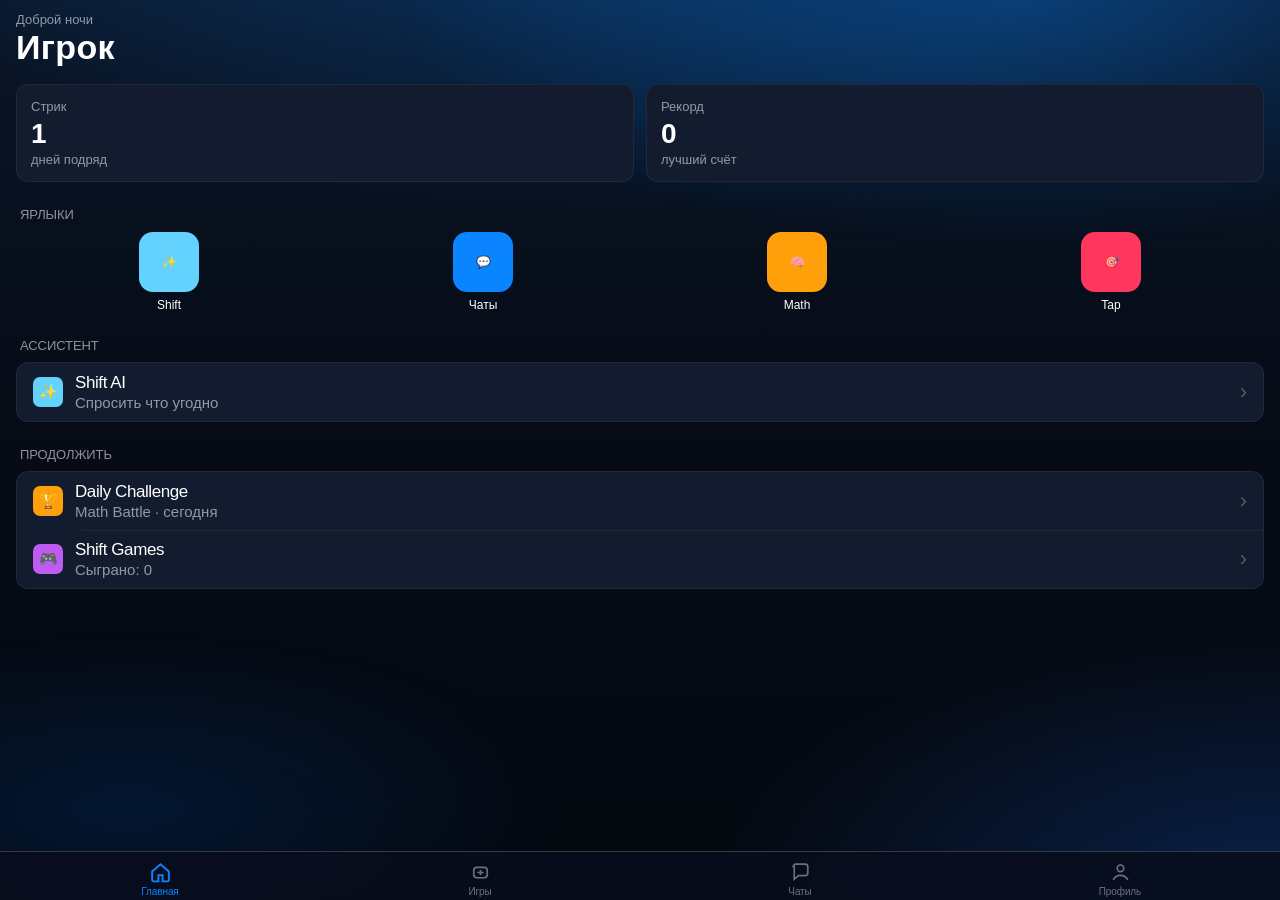
==== commit 45b936a8: "Use black-blue dark theme and remove demo chats. Keep only Shift AI in chats; restyle surfaces for a" ====
--- a/app/index.html
+++ b/app/index.html
@@ -3,9 +3,9 @@
   <head>
     <meta charset="UTF-8" />
     <meta name="viewport" content="width=device-width, initial-scale=1.0, viewport-fit=cover, maximum-scale=1.0, user-scalable=no" />
-    <meta name="theme-color" content="#F2F2F7" />
+    <meta name="theme-color" content="#060B16" />
     <meta name="apple-mobile-web-app-capable" content="yes" />
-    <meta name="apple-mobile-web-app-status-bar-style" content="default" />
+    <meta name="apple-mobile-web-app-status-bar-style" content="black-translucent" />
     <meta name="apple-mobile-web-app-title" content="Shift" />
     <meta name="mobile-web-app-capable" content="yes" />
     <meta name="format-detection" content="telephone=no" />
@@ -14,15 +14,16 @@
     <link rel="apple-touch-icon" href="icon.svg" />
     <title>Shift</title>
     <script src="https://telegram.org/js/telegram-web-app.js"></script>
-    <link rel="stylesheet" href="styles.css?v=ios-native1" />
+    <link rel="stylesheet" href="styles.css?v=dark-blue1" />
   </head>
   <body>
     <div id="shift-root" class="shift-app">
+      <div class="shift-ambient" aria-hidden="true"></div>
       <div id="screen-host" class="screen-host"></div>
       <nav id="bottom-nav" class="shift-nav" aria-label="Навигация"></nav>
     </div>
     <div id="toast-host" class="toast-host" aria-live="polite"></div>
     <div id="sheet-host" class="sheet-host" aria-hidden="true"></div>
-    <script src="app.js?v=ios-native1"></script>
+    <script src="app.js?v=dark-blue1"></script>
   </body>
 </html>
--- a/app/styles.css
+++ b/app/styles.css
@@ -1,25 +1,27 @@
 ﻿/* Shift — native iOS (HIG), not a desktop web demo */
 
 :root {
-  --ios-blue: #007AFF;
-  --ios-green: #34C759;
-  --ios-orange: #FF9500;
-  --ios-red: #FF3B30;
-  --ios-purple: #AF52DE;
-  --ios-pink: #FF2D55;
-  --ios-teal: #5AC8FA;
-  --ios-indigo: #5856D6;
-
-  --bg: #F2F2F7;
-  --bg-elevated: #FFFFFF;
-  --label: #000000;
-  --secondary-label: rgba(60, 60, 67, 0.6);
-  --tertiary-label: rgba(60, 60, 67, 0.3);
-  --separator: rgba(60, 60, 67, 0.29);
-  --separator-light: rgba(60, 60, 67, 0.12);
-  --fill: rgba(120, 120, 128, 0.16);
-  --fill-secondary: rgba(120, 120, 128, 0.08);
-  --tint: #007AFF;
+  --ios-blue: #0A84FF;
+  --ios-green: #30D158;
+  --ios-orange: #FF9F0A;
+  --ios-red: #FF453A;
+  --ios-purple: #BF5AF2;
+  --ios-pink: #FF375F;
+  --ios-teal: #64D2FF;
+  --ios-indigo: #5E5CE6;
+
+  --bg: #060B16;
+  --bg-mid: #0B1A33;
+  --bg-elevated: rgba(255, 255, 255, 0.08);
+  --bg-elevated-solid: #121C2E;
+  --label: #FFFFFF;
+  --secondary-label: rgba(235, 235, 245, 0.6);
+  --tertiary-label: rgba(235, 235, 245, 0.3);
+  --separator: rgba(84, 84, 88, 0.65);
+  --separator-light: rgba(84, 84, 88, 0.45);
+  --fill: rgba(120, 120, 128, 0.32);
+  --fill-secondary: rgba(120, 120, 128, 0.2);
+  --tint: #0A84FF;
 
   --font: -apple-system, BlinkMacSystemFont, "SF Pro Text", "SF Pro Display", "Helvetica Neue", sans-serif;
 
@@ -45,7 +47,10 @@
   min-height: 100%;
   min-height: 100dvh;
   font-family: var(--font);
-  background: var(--bg);
+  background:
+    radial-gradient(120% 80% at 50% -20%, rgba(10, 132, 255, 0.35), transparent 55%),
+    radial-gradient(90% 60% at 100% 100%, rgba(11, 40, 90, 0.8), transparent 50%),
+    linear-gradient(180deg, #0A1628 0%, #060B16 45%, #04080F 100%);
   color: var(--label);
   -webkit-font-smoothing: antialiased;
   -moz-osx-font-smoothing: grayscale;
@@ -81,10 +86,19 @@
     calc(var(--page-x) + var(--safe-right))
     calc(var(--nav-space) + 8px)
     calc(var(--page-x) + var(--safe-left));
-  background: var(--bg);
-}
-
-.shift-ambient { display: none; }
+  background: transparent;
+}
+
+.shift-ambient {
+  display: block;
+  position: fixed;
+  inset: 0;
+  z-index: 0;
+  pointer-events: none;
+  background:
+    radial-gradient(90% 50% at 80% 0%, rgba(10, 132, 255, 0.28), transparent 55%),
+    radial-gradient(70% 40% at 10% 90%, rgba(0, 80, 180, 0.2), transparent 50%);
+}
 
 .screen-host { position: relative; z-index: 1; }
 
@@ -155,9 +169,10 @@
 
 /* Inset Grouped List */
 .group {
-  background: var(--bg-elevated);
-  border-radius: 10px;
+  background: var(--bg-elevated-solid);
+  border-radius: 12px;
   overflow: hidden;
+  border: 0.5px solid rgba(255, 255, 255, 0.06);
 }
 
 .row {
@@ -168,10 +183,10 @@
   min-height: 44px;
   padding: 10px 16px;
   text-align: left;
-  background: var(--bg-elevated);
+  background: transparent;
   position: relative;
 }
-.row:active { background: #D1D1D6; }
+.row:active { background: rgba(255, 255, 255, 0.08); }
 
 .row + .row::before {
   content: "";
@@ -219,7 +234,7 @@
   flex-shrink: 0;
 }
 .chevron {
-  color: #C7C7CC;
+  color: rgba(235, 235, 245, 0.3);
   font-size: 22px;
   font-weight: 300;
   line-height: 1;
@@ -248,8 +263,9 @@
 
 .stat-card {
   padding: 14px;
-  border-radius: 10px;
-  background: var(--bg-elevated);
+  border-radius: 12px;
+  background: var(--bg-elevated-solid);
+  border: 0.5px solid rgba(255, 255, 255, 0.06);
   text-align: left;
 }
 .stat-card small {
@@ -351,8 +367,9 @@
   color: var(--label);
 }
 .segmented button.is-active {
-  background: var(--bg-elevated);
-  box-shadow: 0 1px 3px rgba(0,0,0,0.12), 0 1px 1px rgba(0,0,0,0.04);
+  background: rgba(255, 255, 255, 0.16);
+  box-shadow: none;
+  color: #fff;
 }
 
 .banner {
@@ -362,11 +379,12 @@
   width: 100%;
   padding: 12px 14px;
   margin-bottom: 12px;
-  border-radius: 10px;
-  background: var(--bg-elevated);
+  border-radius: 12px;
+  background: linear-gradient(135deg, rgba(10, 132, 255, 0.35), rgba(18, 28, 46, 0.95));
+  border: 0.5px solid rgba(10, 132, 255, 0.35);
   text-align: left;
 }
-.banner:active { background: #E5E5EA; }
+.banner:active { opacity: 0.85; }
 .banner__icon {
   width: 40px;
   height: 40px;
@@ -396,7 +414,7 @@
   flex-direction: column;
   height: calc(100dvh - var(--safe-top));
   margin: calc(-4px - var(--safe-top)) calc(-1 * var(--page-x) - var(--safe-right)) calc(-8px - var(--nav-space)) calc(-1 * var(--page-x) - var(--safe-left));
-  background: #FFFFFF;
+  background: #060B16;
 }
 
 .thread__bar {
@@ -405,7 +423,7 @@
   align-items: center;
   min-height: 44px;
   padding: calc(4px + var(--safe-top)) 4px 8px;
-  background: rgba(249, 249, 249, 0.94);
+  background: rgba(12, 20, 36, 0.92);
   backdrop-filter: saturate(180%) blur(20px);
   -webkit-backdrop-filter: saturate(180%) blur(20px);
   border-bottom: 0.5px solid var(--separator);
@@ -440,7 +458,7 @@
   display: flex;
   flex-direction: column;
   gap: 4px;
-  background: #FFFFFF;
+  background: transparent;
 }
 
 .bubble {
@@ -463,7 +481,7 @@
 }
 .bubble--them {
   align-self: flex-start;
-  background: #E9E9EB;
+  background: rgba(255, 255, 255, 0.12);
   color: var(--label);
   border-radius: 18px 18px 18px 4px;
 }
@@ -471,7 +489,7 @@
   align-self: flex-start;
   padding: 8px 12px;
   border-radius: 18px;
-  background: #E9E9EB;
+  background: rgba(255, 255, 255, 0.12);
   color: var(--secondary-label);
   font-size: 13px;
 }
@@ -482,14 +500,14 @@
   overflow-x: auto;
   padding: 6px 12px;
   scrollbar-width: none;
-  background: #fff;
+  background: transparent;
 }
 .suggest::-webkit-scrollbar { display: none; }
 .suggest button {
   flex: 0 0 auto;
   padding: 7px 12px;
   border-radius: 16px;
-  background: #F2F2F7;
+  background: rgba(255, 255, 255, 0.1);
   font-size: 14px;
   font-weight: 400;
   color: var(--tint);
@@ -501,7 +519,7 @@
   align-items: flex-end;
   gap: 8px;
   padding: 6px 8px calc(6px + var(--safe-bottom));
-  background: rgba(249, 249, 249, 0.94);
+  background: rgba(12, 20, 36, 0.94);
   backdrop-filter: saturate(180%) blur(20px);
   -webkit-backdrop-filter: saturate(180%) blur(20px);
   border-top: 0.5px solid var(--separator);
@@ -521,12 +539,14 @@
   max-height: 100px;
   padding: 7px 12px;
   border-radius: 17px;
-  background: #fff;
+  background: rgba(255, 255, 255, 0.1);
   border: 0.5px solid var(--separator);
   font-size: 17px;
+  color: #fff;
   resize: none;
   line-height: 20px;
 }
+.composer-field::placeholder { color: var(--secondary-label); }
 .composer-send {
   width: 32px;
   height: 32px;
@@ -555,8 +575,9 @@
 }
 .ai-tile {
   padding: 14px;
-  border-radius: 10px;
-  background: var(--bg-elevated);
+  border-radius: 12px;
+  background: var(--bg-elevated-solid);
+  border: 0.5px solid rgba(255, 255, 255, 0.06);
   text-align: left;
   min-height: 100px;
   display: flex;
@@ -606,8 +627,9 @@
   display: block;
   width: 100%;
   padding: 16px;
-  border-radius: 10px;
-  background: var(--bg-elevated);
+  border-radius: 12px;
+  background: var(--bg-elevated-solid);
+  border: 0.5px solid rgba(255, 255, 255, 0.06);
   text-align: left;
   margin-top: 12px;
 }
@@ -649,7 +671,7 @@
   margin: calc(-4px - var(--safe-top)) calc(-1 * var(--page-x) - var(--safe-right)) calc(-8px - var(--nav-space)) calc(-1 * var(--page-x) - var(--safe-left));
   min-height: 100dvh;
   padding: calc(8px + var(--safe-top)) 16px calc(16px + var(--safe-bottom));
-  background: var(--bg);
+  background: linear-gradient(180deg, #0B1A33 0%, #060B16 100%);
   display: flex;
   flex-direction: column;
   gap: 12px;
@@ -715,8 +737,9 @@
 
 .q-card {
   padding: 32px 20px;
-  border-radius: 10px;
-  background: var(--bg-elevated);
+  border-radius: 12px;
+  background: var(--bg-elevated-solid);
+  border: 0.5px solid rgba(255, 255, 255, 0.06);
   text-align: center;
 }
 .q-card small {
@@ -739,13 +762,14 @@
 }
 .answer {
   min-height: 56px;
-  border-radius: 10px;
-  background: var(--bg-elevated);
+  border-radius: 12px;
+  background: var(--bg-elevated-solid);
+  border: 0.5px solid rgba(255, 255, 255, 0.06);
   font-size: 22px;
   font-weight: 600;
   color: var(--label);
 }
-.answer:active { background: #E5E5EA; }
+.answer:active { background: rgba(255, 255, 255, 0.12); }
 .answer.ok { background: var(--ios-green); color: #fff; }
 .answer.bad { background: var(--ios-red); color: #fff; }
 
@@ -753,12 +777,13 @@
   flex: 1;
   display: grid;
   place-items: center;
-  border-radius: 10px;
-  background: var(--bg-elevated);
+  border-radius: 12px;
+  background: var(--bg-elevated-solid);
+  border: 0.5px solid rgba(255, 255, 255, 0.06);
   min-height: 240px;
   user-select: none;
 }
-.tap-zone:active { background: #E5E5EA; }
+.tap-zone:active { background: rgba(255, 255, 255, 0.1); }
 .tap-target {
   width: 96px;
   height: 96px;
@@ -770,8 +795,9 @@
 .result {
   margin: auto 0;
   padding: 24px 20px;
-  border-radius: 10px;
-  background: var(--bg-elevated);
+  border-radius: 12px;
+  background: var(--bg-elevated-solid);
+  border: 0.5px solid rgba(255, 255, 255, 0.06);
   text-align: center;
 }
 .result .emoji { font-size: 40px; }
@@ -791,8 +817,9 @@
 .profile-card {
   margin-top: 8px;
   padding: 20px 16px 16px;
-  border-radius: 10px;
-  background: var(--bg-elevated);
+  border-radius: 12px;
+  background: var(--bg-elevated-solid);
+  border: 0.5px solid rgba(255, 255, 255, 0.06);
   text-align: center;
 }
 .avatar-xl {
@@ -826,7 +853,7 @@
 .p-stats div {
   padding: 8px;
   border-radius: 8px;
-  background: var(--bg);
+  background: rgba(255, 255, 255, 0.06);
 }
 .p-stats strong {
   display: block;
@@ -852,7 +879,7 @@
   grid-template-columns: repeat(4, 1fr);
   height: calc(var(--nav-h) + var(--safe-bottom));
   padding: 2px 0 var(--safe-bottom);
-  background: rgba(249, 249, 249, 0.94);
+  background: rgba(8, 14, 28, 0.92);
   backdrop-filter: saturate(180%) blur(20px);
   -webkit-backdrop-filter: saturate(180%) blur(20px);
   border-top: 0.5px solid var(--separator);
@@ -870,7 +897,7 @@
   justify-content: flex-start;
   gap: 1px;
   padding-top: 6px;
-  color: #999999;
+  color: rgba(235, 235, 245, 0.45);
 }
 .shift-nav__item.is-active { color: var(--tint); }
 .shift-nav__icon {
@@ -907,7 +934,7 @@
   max-height: 90dvh;
   padding: 6px 16px calc(12px + var(--safe-bottom));
   border-radius: 12px 12px 0 0;
-  background: var(--bg);
+  background: #121C2E;
   animation: sheetUp 0.35s var(--ease-ios) both;
 }
 @keyframes sheetUp {
@@ -939,7 +966,7 @@
   width: 51px;
   height: 31px;
   border-radius: 16px;
-  background: #E9E9EB;
+  background: rgba(120, 120, 128, 0.32);
   position: relative;
   transition: background 0.2s;
 }
@@ -958,6 +985,14 @@
 }
 .toggle.is-on::after { transform: translateX(20px); }
 
+.empty-state {
+  padding: 28px 16px;
+  text-align: center;
+  color: var(--secondary-label);
+  font-size: 15px;
+  line-height: 1.4;
+}
+
 .toast-host {
   position: fixed;
   z-index: 80;
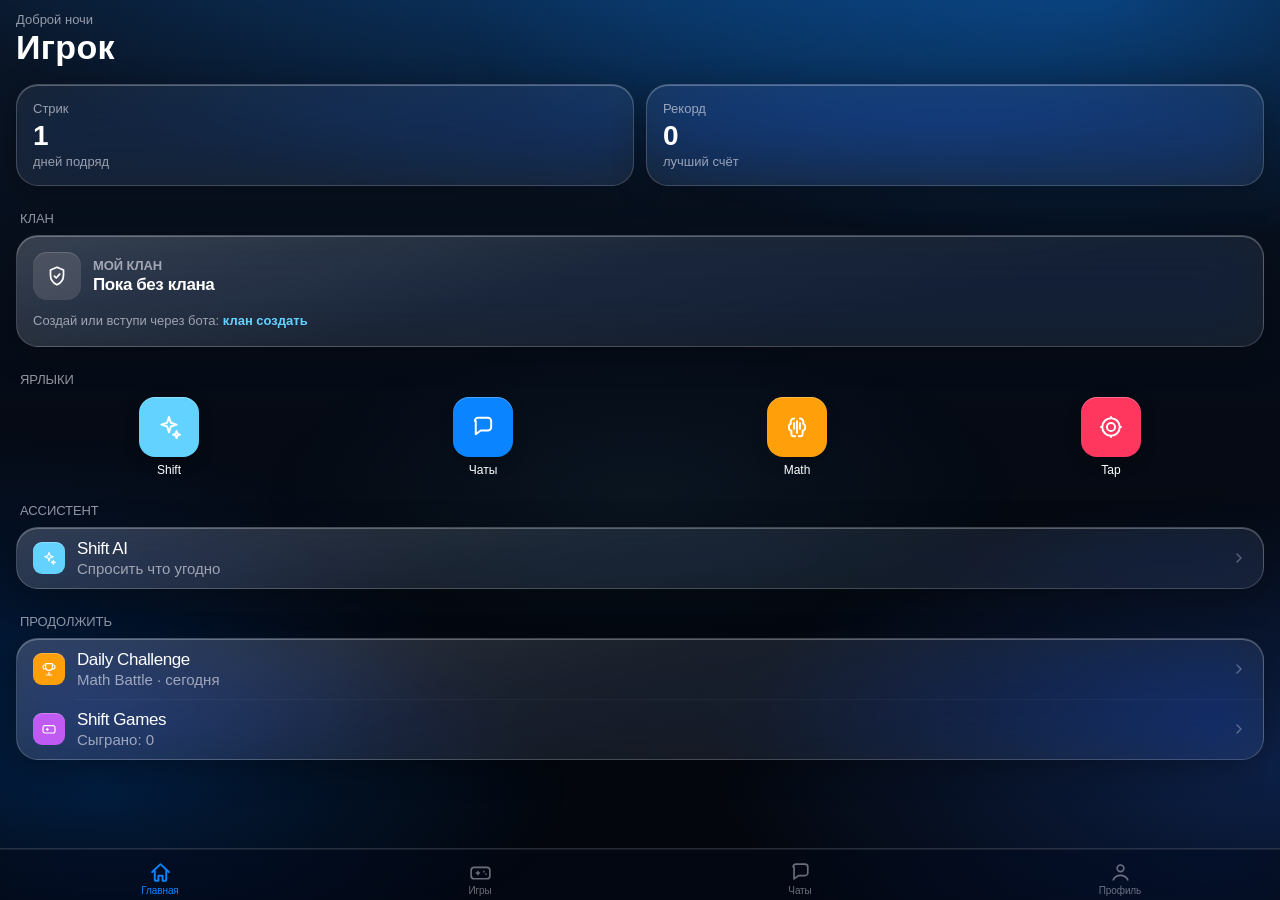
==== commit 6f0b59e9: "Add SVG icons, home clan card, and iOS 2025 liquid glass. Pass clan params into the Mini App URL so " ====
--- a/app/index.html
+++ b/app/index.html
@@ -14,7 +14,7 @@
     <link rel="apple-touch-icon" href="icon.svg" />
     <title>Shift</title>
     <script src="https://telegram.org/js/telegram-web-app.js"></script>
-    <link rel="stylesheet" href="styles.css?v=dark-blue1" />
+    <link rel="stylesheet" href="styles.css?v=ios2025-1" />
   </head>
   <body>
     <div id="shift-root" class="shift-app">
@@ -24,6 +24,6 @@
     </div>
     <div id="toast-host" class="toast-host" aria-live="polite"></div>
     <div id="sheet-host" class="sheet-host" aria-hidden="true"></div>
-    <script src="app.js?v=dark-blue1"></script>
+    <script src="app.js?v=ios2025-1"></script>
   </body>
 </html>
--- a/app/styles.css
+++ b/app/styles.css
@@ -10,18 +10,29 @@
   --ios-teal: #64D2FF;
   --ios-indigo: #5E5CE6;
 
-  --bg: #060B16;
+  --bg: #050A14;
   --bg-mid: #0B1A33;
   --bg-elevated: rgba(255, 255, 255, 0.08);
-  --bg-elevated-solid: #121C2E;
+  --bg-elevated-solid: rgba(22, 32, 52, 0.72);
   --label: #FFFFFF;
-  --secondary-label: rgba(235, 235, 245, 0.6);
-  --tertiary-label: rgba(235, 235, 245, 0.3);
-  --separator: rgba(84, 84, 88, 0.65);
-  --separator-light: rgba(84, 84, 88, 0.45);
-  --fill: rgba(120, 120, 128, 0.32);
-  --fill-secondary: rgba(120, 120, 128, 0.2);
+  --secondary-label: rgba(235, 235, 245, 0.62);
+  --tertiary-label: rgba(235, 235, 245, 0.32);
+  --separator: rgba(255, 255, 255, 0.12);
+  --separator-light: rgba(255, 255, 255, 0.08);
+  --fill: rgba(120, 120, 128, 0.28);
+  --fill-secondary: rgba(120, 120, 128, 0.18);
   --tint: #0A84FF;
+
+  --glass: rgba(255, 255, 255, 0.075);
+  --glass-strong: rgba(255, 255, 255, 0.12);
+  --glass-border: rgba(255, 255, 255, 0.18);
+  --glass-highlight: rgba(255, 255, 255, 0.28);
+  --glass-blur: 28px;
+  --glass-sat: 190%;
+  --radius-lg: 22px;
+  --radius-md: 16px;
+  --radius-sm: 12px;
+  --shadow-glass: 0 8px 32px rgba(0, 0, 0, 0.28), inset 0 1px 0 var(--glass-highlight);
 
   --font: -apple-system, BlinkMacSystemFont, "SF Pro Text", "SF Pro Display", "Helvetica Neue", sans-serif;
 
@@ -32,7 +43,7 @@
   --safe-bottom: env(safe-area-inset-bottom, 0px);
   --safe-left: env(safe-area-inset-left, 0px);
   --safe-right: env(safe-area-inset-right, 0px);
-  --nav-h: 49px;
+  --nav-h: 52px;
   --nav-space: calc(var(--nav-h) + var(--safe-bottom));
   --page-x: 16px;
 }
@@ -48,9 +59,10 @@
   min-height: 100dvh;
   font-family: var(--font);
   background:
-    radial-gradient(120% 80% at 50% -20%, rgba(10, 132, 255, 0.35), transparent 55%),
-    radial-gradient(90% 60% at 100% 100%, rgba(11, 40, 90, 0.8), transparent 50%),
-    linear-gradient(180deg, #0A1628 0%, #060B16 45%, #04080F 100%);
+    radial-gradient(110% 70% at 50% -18%, rgba(10, 132, 255, 0.42), transparent 58%),
+    radial-gradient(80% 55% at 100% 85%, rgba(30, 80, 180, 0.35), transparent 55%),
+    radial-gradient(70% 45% at 0% 70%, rgba(0, 60, 140, 0.25), transparent 50%),
+    linear-gradient(180deg, #0A1628 0%, #050A14 48%, #03060C 100%);
   color: var(--label);
   -webkit-font-smoothing: antialiased;
   -moz-osx-font-smoothing: grayscale;
@@ -96,8 +108,78 @@
   z-index: 0;
   pointer-events: none;
   background:
-    radial-gradient(90% 50% at 80% 0%, rgba(10, 132, 255, 0.28), transparent 55%),
-    radial-gradient(70% 40% at 10% 90%, rgba(0, 80, 180, 0.2), transparent 50%);
+    radial-gradient(90% 50% at 85% 0%, rgba(10, 132, 255, 0.32), transparent 55%),
+    radial-gradient(70% 40% at 8% 88%, rgba(0, 100, 220, 0.22), transparent 52%),
+    radial-gradient(50% 30% at 50% 55%, rgba(100, 210, 255, 0.06), transparent 60%);
+}
+
+/* Liquid Glass — iOS 2025 */
+.glass {
+  background: var(--glass);
+  background-image:
+    linear-gradient(165deg, rgba(255, 255, 255, 0.14) 0%, rgba(255, 255, 255, 0.03) 42%, transparent 70%);
+  backdrop-filter: saturate(var(--glass-sat)) blur(var(--glass-blur));
+  -webkit-backdrop-filter: saturate(var(--glass-sat)) blur(var(--glass-blur));
+  border: 0.5px solid var(--glass-border);
+  box-shadow: var(--shadow-glass);
+  border-radius: var(--radius-lg);
+}
+
+.glass-bar {
+  background: rgba(8, 14, 28, 0.55);
+  backdrop-filter: saturate(200%) blur(40px);
+  -webkit-backdrop-filter: saturate(200%) blur(40px);
+  border-color: rgba(255, 255, 255, 0.1);
+}
+
+.svg-icon {
+  display: inline-grid;
+  place-items: center;
+  width: 1.25em;
+  height: 1.25em;
+  line-height: 0;
+  flex-shrink: 0;
+}
+.svg-icon svg {
+  width: 100%;
+  height: 100%;
+  display: block;
+}
+.chevron-svg {
+  width: 16px;
+  height: 16px;
+  color: rgba(235, 235, 245, 0.35);
+  margin-left: 2px;
+}
+.row__icon .svg-icon {
+  width: 16px;
+  height: 16px;
+  color: #fff;
+}
+.shortcut__icon .svg-icon,
+.banner__icon .svg-icon,
+.game-art .svg-icon,
+.clan-badge .svg-icon,
+.ai-tile__icon .svg-icon,
+.result__icon .svg-icon {
+  width: 100%;
+  height: 100%;
+  color: #fff;
+}
+.shift-nav__icon .svg-icon {
+  width: 24px;
+  height: 24px;
+}
+.composer-bar .tool .svg-icon,
+.composer-send .svg-icon,
+.back .svg-icon {
+  width: 22px;
+  height: 22px;
+}
+.suggest .svg-icon {
+  width: 14px;
+  height: 14px;
+  vertical-align: -2px;
 }
 
 .screen-host { position: relative; z-index: 1; }
@@ -169,10 +251,18 @@
 
 /* Inset Grouped List */
 .group {
-  background: var(--bg-elevated-solid);
-  border-radius: 12px;
+  background: var(--glass);
+  background-image:
+    linear-gradient(165deg, rgba(255, 255, 255, 0.12) 0%, rgba(255, 255, 255, 0.02) 45%, transparent 72%);
+  backdrop-filter: saturate(var(--glass-sat)) blur(var(--glass-blur));
+  -webkit-backdrop-filter: saturate(var(--glass-sat)) blur(var(--glass-blur));
+  border-radius: var(--radius-lg);
   overflow: hidden;
-  border: 0.5px solid rgba(255, 255, 255, 0.06);
+  border: 0.5px solid var(--glass-border);
+  box-shadow: var(--shadow-glass);
+}
+.group.glass {
+  /* already glass; keep class for markup consistency */
 }
 
 .row {
@@ -180,8 +270,8 @@
   align-items: center;
   gap: 12px;
   width: 100%;
-  min-height: 44px;
-  padding: 10px 16px;
+  min-height: 48px;
+  padding: 11px 16px;
   text-align: left;
   background: transparent;
   position: relative;
@@ -191,7 +281,7 @@
 .row + .row::before {
   content: "";
   position: absolute;
-  left: 64px;
+  left: 58px;
   right: 0;
   top: 0;
   height: 1px;
@@ -201,14 +291,15 @@
 }
 
 .row__icon {
-  width: 30px;
-  height: 30px;
-  border-radius: 7px;
+  width: 32px;
+  height: 32px;
+  border-radius: 9px;
   display: grid;
   place-items: center;
   font-size: 15px;
   color: #fff;
   flex-shrink: 0;
+  box-shadow: inset 0 1px 0 rgba(255, 255, 255, 0.25);
 }
 
 .row__body { flex: 1; min-width: 0; }
@@ -262,11 +353,14 @@
 }
 
 .stat-card {
-  padding: 14px;
-  border-radius: 12px;
-  background: var(--bg-elevated-solid);
-  border: 0.5px solid rgba(255, 255, 255, 0.06);
+  padding: 16px;
+  border-radius: var(--radius-lg);
+  background: var(--glass);
+  border: 0.5px solid var(--glass-border);
   text-align: left;
+}
+.stat-card.glass {
+  /* markup class */
 }
 .stat-card small {
   display: block;
@@ -303,12 +397,17 @@
 .shortcut__icon {
   width: 60px;
   height: 60px;
-  border-radius: 14px;
+  border-radius: 16px;
   display: grid;
   place-items: center;
   font-size: 28px;
   color: #fff;
   transition: transform 0.15s var(--spring);
+  box-shadow: inset 0 1px 0 rgba(255, 255, 255, 0.28), 0 6px 16px rgba(0, 0, 0, 0.2);
+}
+.shortcut__icon .svg-icon {
+  width: 28px;
+  height: 28px;
 }
 .shortcut:active .shortcut__icon { transform: scale(0.88); }
 .shortcut span {
@@ -325,6 +424,119 @@
 .bg-pink { background: var(--ios-pink); }
 .bg-teal { background: var(--ios-teal); }
 
+/* Clan card — home */
+.clan-card {
+  padding: 16px;
+  border-radius: var(--radius-lg);
+  margin-top: 0;
+}
+.clan-card__top {
+  display: flex;
+  align-items: center;
+  gap: 12px;
+}
+.clan-badge {
+  width: 48px;
+  height: 48px;
+  border-radius: 14px;
+  display: grid;
+  place-items: center;
+  background: linear-gradient(145deg, rgba(10, 132, 255, 0.95), rgba(94, 92, 230, 0.9));
+  box-shadow: inset 0 1px 0 rgba(255, 255, 255, 0.35), 0 8px 20px rgba(10, 132, 255, 0.25);
+  flex-shrink: 0;
+  color: #fff;
+}
+.clan-badge .svg-icon {
+  width: 24px;
+  height: 24px;
+}
+.clan-badge--live {
+  background: linear-gradient(145deg, #0A84FF, #5E5CE6 55%, #BF5AF2);
+}
+.clan-card__copy {
+  min-width: 0;
+  flex: 1;
+}
+.clan-card__copy strong {
+  display: block;
+  font-size: 13px;
+  font-weight: 600;
+  letter-spacing: -0.08px;
+  color: var(--secondary-label);
+  text-transform: uppercase;
+}
+.clan-card__copy span,
+.clan-name {
+  display: block;
+  margin-top: 2px;
+  font-size: 17px;
+  font-weight: 600;
+  letter-spacing: -0.41px;
+  color: var(--label);
+  white-space: nowrap;
+  overflow: hidden;
+  text-overflow: ellipsis;
+}
+.clan-card__copy small {
+  display: block;
+  margin-top: 2px;
+  font-size: 13px;
+  color: var(--secondary-label);
+}
+.clan-card__hint {
+  margin: 12px 0 0;
+  font-size: 13px;
+  line-height: 1.35;
+  color: var(--secondary-label);
+}
+.clan-card__hint em {
+  font-style: normal;
+  color: var(--ios-teal);
+  font-weight: 600;
+}
+.clan-card--empty .clan-badge {
+  background: rgba(120, 120, 128, 0.35);
+  box-shadow: inset 0 1px 0 rgba(255, 255, 255, 0.15);
+}
+.clan-stats {
+  display: grid;
+  grid-template-columns: repeat(3, 1fr);
+  gap: 8px;
+  margin-top: 14px;
+}
+.clan-stats > div {
+  padding: 10px 8px;
+  border-radius: 14px;
+  background: rgba(255, 255, 255, 0.06);
+  border: 0.5px solid rgba(255, 255, 255, 0.08);
+  text-align: center;
+}
+.clan-stats__icon {
+  display: inline-grid;
+  place-items: center;
+  width: 16px;
+  height: 16px;
+  margin-bottom: 4px;
+  color: var(--ios-teal);
+}
+.clan-stats__icon .svg-icon {
+  width: 16px;
+  height: 16px;
+}
+.clan-stats strong {
+  display: block;
+  font-size: 15px;
+  font-weight: 700;
+  letter-spacing: -0.2px;
+  color: var(--label);
+}
+.clan-stats small {
+  display: block;
+  margin-top: 2px;
+  font-size: 11px;
+  color: var(--secondary-label);
+}
+
 /* Search */
 .search {
   display: flex;
@@ -377,23 +589,31 @@
   align-items: center;
   gap: 12px;
   width: 100%;
-  padding: 12px 14px;
+  padding: 14px 16px;
   margin-bottom: 12px;
-  border-radius: 12px;
-  background: linear-gradient(135deg, rgba(10, 132, 255, 0.35), rgba(18, 28, 46, 0.95));
-  border: 0.5px solid rgba(10, 132, 255, 0.35);
+  border-radius: var(--radius-lg);
+  background: linear-gradient(135deg, rgba(10, 132, 255, 0.38), rgba(18, 28, 46, 0.55));
+  border: 0.5px solid rgba(100, 210, 255, 0.35);
+  box-shadow: var(--shadow-glass);
   text-align: left;
+  backdrop-filter: saturate(180%) blur(24px);
+  -webkit-backdrop-filter: saturate(180%) blur(24px);
 }
 .banner:active { opacity: 0.85; }
 .banner__icon {
-  width: 40px;
-  height: 40px;
-  border-radius: 10px;
+  width: 42px;
+  height: 42px;
+  border-radius: 12px;
   display: grid;
   place-items: center;
   background: var(--ios-teal);
   font-size: 20px;
   flex-shrink: 0;
+  box-shadow: inset 0 1px 0 rgba(255, 255, 255, 0.35);
+}
+.banner__icon .svg-icon {
+  width: 22px;
+  height: 22px;
 }
 .banner strong {
   display: block;
@@ -423,9 +643,9 @@
   align-items: center;
   min-height: 44px;
   padding: calc(4px + var(--safe-top)) 4px 8px;
-  background: rgba(12, 20, 36, 0.92);
-  backdrop-filter: saturate(180%) blur(20px);
-  -webkit-backdrop-filter: saturate(180%) blur(20px);
+  background: rgba(8, 14, 28, 0.55);
+  backdrop-filter: saturate(200%) blur(40px);
+  -webkit-backdrop-filter: saturate(200%) blur(40px);
   border-bottom: 0.5px solid var(--separator);
 }
 .thread__bar .back {
@@ -438,6 +658,10 @@
   font-weight: 300;
   line-height: 1;
 }
+.thread__bar .back .svg-icon {
+  width: 24px;
+  height: 24px;
+}
 .thread__who { text-align: center; }
 .thread__who strong {
   display: block;
@@ -505,13 +729,19 @@
 .suggest::-webkit-scrollbar { display: none; }
 .suggest button {
   flex: 0 0 auto;
+  display: inline-flex;
+  align-items: center;
+  gap: 6px;
   padding: 7px 12px;
   border-radius: 16px;
   background: rgba(255, 255, 255, 0.1);
+  border: 0.5px solid rgba(255, 255, 255, 0.12);
   font-size: 14px;
   font-weight: 400;
   color: var(--tint);
   white-space: nowrap;
+  backdrop-filter: blur(12px);
+  -webkit-backdrop-filter: blur(12px);
 }
 
 .composer-bar {
@@ -519,47 +749,49 @@
   align-items: flex-end;
   gap: 8px;
   padding: 6px 8px calc(6px + var(--safe-bottom));
-  background: rgba(12, 20, 36, 0.94);
-  backdrop-filter: saturate(180%) blur(20px);
-  -webkit-backdrop-filter: saturate(180%) blur(20px);
+  background: rgba(8, 14, 28, 0.55);
+  backdrop-filter: saturate(200%) blur(40px);
+  -webkit-backdrop-filter: saturate(200%) blur(40px);
   border-top: 0.5px solid var(--separator);
 }
 .composer-bar .tool {
-  width: 32px;
-  height: 32px;
+  width: 34px;
+  height: 34px;
   margin-bottom: 2px;
   display: grid;
   place-items: center;
   color: var(--tint);
-  font-size: 24px;
+  border-radius: 50%;
+  background: rgba(10, 132, 255, 0.12);
 }
 .composer-field {
   flex: 1;
   min-height: 34px;
   max-height: 100px;
-  padding: 7px 12px;
-  border-radius: 17px;
+  padding: 7px 14px;
+  border-radius: 18px;
   background: rgba(255, 255, 255, 0.1);
-  border: 0.5px solid var(--separator);
+  border: 0.5px solid var(--glass-border);
   font-size: 17px;
   color: #fff;
   resize: none;
   line-height: 20px;
+  backdrop-filter: blur(12px);
+  -webkit-backdrop-filter: blur(12px);
 }
 .composer-field::placeholder { color: var(--secondary-label); }
 .composer-send {
-  width: 32px;
-  height: 32px;
+  width: 34px;
+  height: 34px;
   margin-bottom: 2px;
   border-radius: 50%;
   display: grid;
   place-items: center;
   background: var(--ios-blue);
   color: #fff;
-  font-size: 15px;
-  font-weight: 600;
   opacity: 0.35;
   pointer-events: none;
+  box-shadow: 0 4px 12px rgba(10, 132, 255, 0.35);
 }
 .composer-send.is-ready {
   opacity: 1;
@@ -574,18 +806,29 @@
   margin-top: 16px;
 }
 .ai-tile {
-  padding: 14px;
-  border-radius: 12px;
-  background: var(--bg-elevated-solid);
-  border: 0.5px solid rgba(255, 255, 255, 0.06);
+  padding: 16px;
+  border-radius: var(--radius-lg);
+  background: var(--glass);
+  border: 0.5px solid var(--glass-border);
   text-align: left;
-  min-height: 100px;
+  min-height: 108px;
   display: flex;
   flex-direction: column;
   justify-content: space-between;
+  box-shadow: var(--shadow-glass);
 }
 .ai-tile:active { opacity: 0.7; }
-.ai-tile__icon { font-size: 28px; margin-bottom: 8px; }
+.ai-tile__icon {
+  width: 28px;
+  height: 28px;
+  margin-bottom: 10px;
+  color: var(--ios-teal);
+}
+.ai-tile__icon .svg-icon {
+  width: 28px;
+  height: 28px;
+  color: var(--ios-teal);
+}
 .ai-tile strong {
   font-size: 17px;
   font-weight: 600;
@@ -626,22 +869,26 @@
 .featured {
   display: block;
   width: 100%;
-  padding: 16px;
-  border-radius: 12px;
-  background: var(--bg-elevated-solid);
-  border: 0.5px solid rgba(255, 255, 255, 0.06);
+  padding: 18px 16px;
+  border-radius: var(--radius-lg);
+  background: linear-gradient(145deg, rgba(10, 132, 255, 0.4), rgba(94, 92, 230, 0.22) 55%, rgba(18, 28, 46, 0.45));
+  border: 0.5px solid rgba(100, 210, 255, 0.32);
   text-align: left;
   margin-top: 12px;
+  box-shadow: var(--shadow-glass);
 }
 .featured:active { opacity: 0.85; }
 .featured .tag {
   display: inline-block;
   margin-bottom: 6px;
-  font-size: 12px;
-  font-weight: 600;
-  color: var(--ios-orange);
+  padding: 3px 8px;
+  border-radius: 8px;
+  font-size: 11px;
+  font-weight: 700;
+  color: #fff;
+  background: rgba(10, 132, 255, 0.9);
   text-transform: uppercase;
-  letter-spacing: 0.2px;
+  letter-spacing: 0.3px;
 }
 .featured h3 {
   margin: 0 0 4px;
@@ -658,12 +905,18 @@
 .game-art {
   width: 40px;
   height: 40px;
-  border-radius: 9px;
+  border-radius: 12px;
   display: grid;
   place-items: center;
   font-size: 22px;
-  background: var(--fill-secondary);
+  background: linear-gradient(145deg, rgba(10, 132, 255, 0.85), rgba(94, 92, 230, 0.75));
+  color: #fff;
   flex-shrink: 0;
+  box-shadow: inset 0 1px 0 rgba(255, 255, 255, 0.3);
+}
+.game-art .svg-icon {
+  width: 22px;
+  height: 22px;
 }
 
 /* Immersive play */
@@ -686,8 +939,10 @@
   display: grid;
   place-items: center;
   color: var(--tint);
-  font-size: 32px;
-  font-weight: 300;
+}
+.play__top .back .svg-icon {
+  width: 24px;
+  height: 24px;
 }
 .play__top h1 {
   margin: 0;
@@ -737,10 +992,11 @@
 
 .q-card {
   padding: 32px 20px;
-  border-radius: 12px;
-  background: var(--bg-elevated-solid);
-  border: 0.5px solid rgba(255, 255, 255, 0.06);
+  border-radius: var(--radius-lg);
+  background: var(--glass);
+  border: 0.5px solid var(--glass-border);
   text-align: center;
+  box-shadow: var(--shadow-glass);
 }
 .q-card small {
   display: block;
@@ -762,12 +1018,13 @@
 }
 .answer {
   min-height: 56px;
-  border-radius: 12px;
-  background: var(--bg-elevated-solid);
-  border: 0.5px solid rgba(255, 255, 255, 0.06);
+  border-radius: var(--radius-md);
+  background: var(--glass);
+  border: 0.5px solid var(--glass-border);
   font-size: 22px;
   font-weight: 600;
   color: var(--label);
+  box-shadow: inset 0 1px 0 rgba(255, 255, 255, 0.12);
 }
 .answer:active { background: rgba(255, 255, 255, 0.12); }
 .answer.ok { background: var(--ios-green); color: #fff; }
@@ -777,11 +1034,12 @@
   flex: 1;
   display: grid;
   place-items: center;
-  border-radius: 12px;
-  background: var(--bg-elevated-solid);
-  border: 0.5px solid rgba(255, 255, 255, 0.06);
+  border-radius: var(--radius-lg);
+  background: var(--glass);
+  border: 0.5px solid var(--glass-border);
   min-height: 240px;
   user-select: none;
+  box-shadow: var(--shadow-glass);
 }
 .tap-zone:active { background: rgba(255, 255, 255, 0.1); }
 .tap-target {
@@ -794,15 +1052,30 @@
 
 .result {
   margin: auto 0;
-  padding: 24px 20px;
-  border-radius: 12px;
-  background: var(--bg-elevated-solid);
-  border: 0.5px solid rgba(255, 255, 255, 0.06);
+  padding: 28px 20px;
+  border-radius: var(--radius-lg);
+  background: var(--glass);
+  border: 0.5px solid var(--glass-border);
   text-align: center;
-}
-.result .emoji { font-size: 40px; }
+  box-shadow: var(--shadow-glass);
+}
+.result__icon {
+  width: 56px;
+  height: 56px;
+  margin: 0 auto;
+  border-radius: 16px;
+  display: grid;
+  place-items: center;
+  background: linear-gradient(145deg, #FF9F0A, #FF453A);
+  color: #fff;
+  box-shadow: 0 8px 24px rgba(255, 159, 10, 0.35);
+}
+.result__icon .svg-icon {
+  width: 28px;
+  height: 28px;
+}
 .result h2 {
-  margin: 8px 0 4px;
+  margin: 12px 0 4px;
   font-size: 28px;
   font-weight: 700;
 }
@@ -816,11 +1089,12 @@
 /* Profile */
 .profile-card {
   margin-top: 8px;
-  padding: 20px 16px 16px;
-  border-radius: 12px;
-  background: var(--bg-elevated-solid);
-  border: 0.5px solid rgba(255, 255, 255, 0.06);
+  padding: 22px 16px 16px;
+  border-radius: var(--radius-lg);
+  background: var(--glass);
+  border: 0.5px solid var(--glass-border);
   text-align: center;
+  box-shadow: var(--shadow-glass);
 }
 .avatar-xl {
   width: 80px;
@@ -878,11 +1152,12 @@
   display: grid;
   grid-template-columns: repeat(4, 1fr);
   height: calc(var(--nav-h) + var(--safe-bottom));
-  padding: 2px 0 var(--safe-bottom);
-  background: rgba(8, 14, 28, 0.92);
-  backdrop-filter: saturate(180%) blur(20px);
-  -webkit-backdrop-filter: saturate(180%) blur(20px);
-  border-top: 0.5px solid var(--separator);
+  padding: 4px 0 var(--safe-bottom);
+  background: rgba(6, 10, 20, 0.45);
+  backdrop-filter: saturate(200%) blur(40px);
+  -webkit-backdrop-filter: saturate(200%) blur(40px);
+  border-top: 0.5px solid rgba(255, 255, 255, 0.14);
+  box-shadow: inset 0 1px 0 rgba(255, 255, 255, 0.08);
   transition: transform 0.28s var(--ease-ios), opacity 0.2s;
 }
 .shift-nav.is-hidden {
@@ -933,8 +1208,12 @@
   width: 100%;
   max-height: 90dvh;
   padding: 6px 16px calc(12px + var(--safe-bottom));
-  border-radius: 12px 12px 0 0;
-  background: #121C2E;
+  border-radius: 28px 28px 0 0;
+  background: rgba(16, 24, 42, 0.82);
+  backdrop-filter: saturate(200%) blur(40px);
+  -webkit-backdrop-filter: saturate(200%) blur(40px);
+  border-top: 0.5px solid rgba(255, 255, 255, 0.16);
+  box-shadow: 0 -12px 40px rgba(0, 0, 0, 0.35);
   animation: sheetUp 0.35s var(--ease-ios) both;
 }
 @keyframes sheetUp {
@@ -1003,9 +1282,12 @@
   pointer-events: none;
 }
 .toast {
-  padding: 12px 14px;
-  border-radius: 12px;
-  background: rgba(30, 30, 30, 0.9);
+  padding: 12px 16px;
+  border-radius: 16px;
+  background: rgba(22, 32, 52, 0.78);
+  backdrop-filter: saturate(180%) blur(24px);
+  -webkit-backdrop-filter: saturate(180%) blur(24px);
+  border: 0.5px solid rgba(255, 255, 255, 0.16);
   color: #fff;
   text-align: center;
   font-size: 15px;
@@ -1013,6 +1295,7 @@
   opacity: 0;
   transform: translateY(-6px);
   transition: opacity 0.22s, transform 0.22s var(--ease-ios);
+  box-shadow: var(--shadow-glass);
 }
 .toast.is-show {
   opacity: 1;
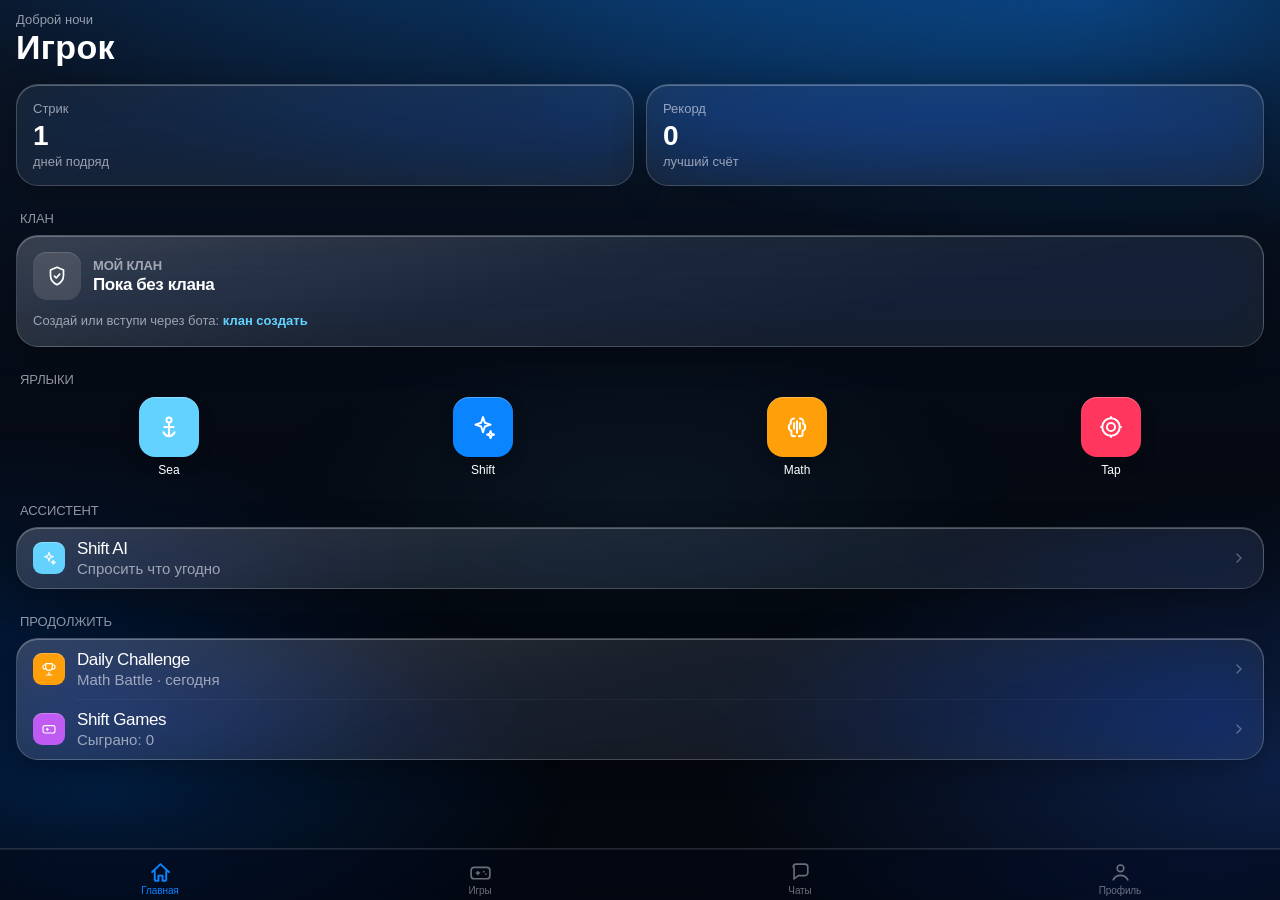
==== commit fe5b9166: "Add Shift Sea Battle online multiplayer with S-Coins. Real-time API validates shots and settles stak" ====
--- a/app/index.html
+++ b/app/index.html
@@ -3,7 +3,7 @@
   <head>
     <meta charset="UTF-8" />
     <meta name="viewport" content="width=device-width, initial-scale=1.0, viewport-fit=cover, maximum-scale=1.0, user-scalable=no" />
-    <meta name="theme-color" content="#060B16" />
+    <meta name="theme-color" content="#071A2B" />
     <meta name="apple-mobile-web-app-capable" content="yes" />
     <meta name="apple-mobile-web-app-status-bar-style" content="black-translucent" />
     <meta name="apple-mobile-web-app-title" content="Shift" />
@@ -14,7 +14,8 @@
     <link rel="apple-touch-icon" href="icon.svg" />
     <title>Shift</title>
     <script src="https://telegram.org/js/telegram-web-app.js"></script>
-    <link rel="stylesheet" href="styles.css?v=ios2025-1" />
+    <link rel="stylesheet" href="styles.css?v=sea1" />
+    <link rel="stylesheet" href="seabattle.css?v=sea1" />
   </head>
   <body>
     <div id="shift-root" class="shift-app">
@@ -24,6 +25,8 @@
     </div>
     <div id="toast-host" class="toast-host" aria-live="polite"></div>
     <div id="sheet-host" class="sheet-host" aria-hidden="true"></div>
-    <script src="app.js?v=ios2025-1"></script>
+    <div id="seabattle-host" aria-hidden="true"></div>
+    <script src="seabattle.js?v=sea1"></script>
+    <script src="app.js?v=sea1"></script>
   </body>
 </html>
--- a/app/seabattle.css
+++ b/app/seabattle.css
@@ -0,0 +1,677 @@
+/* Shift Sea Battle — premium ocean / iOS 2025 */
+
+#seabattle-host {
+  display: none;
+  position: fixed;
+  inset: 0;
+  z-index: 70;
+  overflow: auto;
+  -webkit-overflow-scrolling: touch;
+  background:
+    radial-gradient(120% 70% at 50% -10%, rgba(24, 191, 255, 0.28), transparent 55%),
+    radial-gradient(80% 50% at 100% 100%, rgba(10, 132, 255, 0.2), transparent 50%),
+    linear-gradient(180deg, #0B2D46 0%, #071A2B 48%, #04101C 100%);
+  color: #fff;
+  padding:
+    calc(8px + env(safe-area-inset-top, 0px))
+    calc(16px + env(safe-area-inset-right, 0px))
+    calc(16px + env(safe-area-inset-bottom, 0px))
+    calc(16px + env(safe-area-inset-left, 0px));
+}
+#seabattle-host.is-open { display: block; }
+body.sb-active .shift-nav { display: none !important; }
+
+.sb-screen { position: relative; min-height: calc(100dvh - 24px - env(safe-area-inset-top) - env(safe-area-inset-bottom)); padding-bottom: 8px; animation: sbIn 0.32s cubic-bezier(0.32, 0.72, 0, 1) both; }
+@keyframes sbIn {
+  from { opacity: 0; transform: translate3d(0, 10px, 0); }
+  to { opacity: 1; transform: none; }
+}
+
+.sb-top {
+  display: grid;
+  grid-template-columns: 44px 1fr auto;
+  align-items: center;
+  gap: 8px;
+  margin-bottom: 12px;
+}
+.sb-back {
+  width: 44px;
+  height: 44px;
+  display: grid;
+  place-items: center;
+  color: #0A84FF;
+  border-radius: 14px;
+  background: rgba(255, 255, 255, 0.06);
+  border: 0.5px solid rgba(255, 255, 255, 0.12);
+}
+.sb-brand { text-align: center; }
+.sb-brand small {
+  display: block;
+  font-size: 11px;
+  font-weight: 700;
+  letter-spacing: 0.8px;
+  color: rgba(235, 235, 245, 0.5);
+}
+.sb-brand strong {
+  font-size: 17px;
+  font-weight: 700;
+  letter-spacing: -0.3px;
+}
+
+.sb-coins {
+  display: inline-flex;
+  align-items: center;
+  gap: 5px;
+  min-height: 34px;
+  padding: 0 10px 0 6px;
+  border-radius: 20px;
+  background: rgba(255, 214, 10, 0.12);
+  border: 0.5px solid rgba(255, 214, 10, 0.35);
+  color: #FFD60A;
+  font-variant-numeric: tabular-nums;
+}
+.sb-coins__ico {
+  width: 22px;
+  height: 22px;
+  border-radius: 50%;
+  display: grid;
+  place-items: center;
+  background: linear-gradient(145deg, #FFE566, #FF9F0A);
+  color: #3A2A00;
+  font-size: 11px;
+  font-weight: 800;
+}
+.sb-coins strong { font-size: 15px; font-weight: 700; color: #FFE566; }
+.sb-coins small { font-size: 12px; opacity: 0.8; }
+
+.sb-hero-water {
+  position: absolute;
+  inset: 60px 0 auto;
+  height: 160px;
+  pointer-events: none;
+  overflow: hidden;
+  opacity: 0.55;
+}
+.sb-wave {
+  position: absolute;
+  inset: 20% -20%;
+  height: 80%;
+  background:
+    radial-gradient(40% 60% at 20% 50%, rgba(24, 191, 255, 0.35), transparent),
+    radial-gradient(40% 60% at 70% 40%, rgba(10, 132, 255, 0.3), transparent);
+  animation: sbWave 8s ease-in-out infinite alternate;
+  filter: blur(8px);
+}
+@keyframes sbWave {
+  from { transform: translateX(-4%) scale(1); }
+  to { transform: translateX(4%) scale(1.05); }
+}
+.sb-particles::before,
+.sb-particles::after {
+  content: "";
+  position: absolute;
+  width: 6px;
+  height: 6px;
+  border-radius: 50%;
+  background: rgba(255, 255, 255, 0.35);
+  animation: sbFloat 4.5s ease-in-out infinite;
+}
+.sb-particles::before { left: 20%; top: 40%; }
+.sb-particles::after { right: 24%; top: 55%; animation-delay: 1.2s; width: 4px; height: 4px; }
+@keyframes sbFloat {
+  0%, 100% { transform: translateY(0); opacity: 0.3; }
+  50% { transform: translateY(-12px); opacity: 0.8; }
+}
+
+.sb-title {
+  margin: 28px 0 6px;
+  font-size: 28px;
+  font-weight: 800;
+  letter-spacing: -0.4px;
+  text-align: center;
+}
+.sb-sub {
+  margin: 0 0 18px;
+  text-align: center;
+  font-size: 15px;
+  color: rgba(235, 235, 245, 0.6);
+  line-height: 1.35;
+}
+.sb-label {
+  margin: 8px 0 10px;
+  font-size: 13px;
+  font-weight: 600;
+  letter-spacing: 0.2px;
+  text-transform: uppercase;
+  color: rgba(235, 235, 245, 0.5);
+}
+.sb-warn {
+  margin-top: 16px;
+  padding: 12px 14px;
+  border-radius: 16px;
+  background: rgba(255, 159, 10, 0.12);
+  border: 0.5px solid rgba(255, 159, 10, 0.3);
+  color: #FFD60A;
+  font-size: 13px;
+  line-height: 1.35;
+}
+
+.sb-modes { display: grid; gap: 12px; margin-top: 8px; }
+.sb-mode {
+  display: block;
+  width: 100%;
+  padding: 18px 16px;
+  border-radius: 22px;
+  text-align: left;
+  background: rgba(255, 255, 255, 0.07);
+  border: 0.5px solid rgba(255, 255, 255, 0.16);
+  box-shadow: 0 8px 28px rgba(0, 0, 0, 0.22), inset 0 1px 0 rgba(255, 255, 255, 0.2);
+  backdrop-filter: saturate(180%) blur(24px);
+  -webkit-backdrop-filter: saturate(180%) blur(24px);
+}
+.sb-mode:active { transform: scale(0.98); }
+.sb-mode strong {
+  display: block;
+  font-size: 17px;
+  font-weight: 700;
+  margin-bottom: 2px;
+}
+.sb-mode span {
+  font-size: 14px;
+  color: rgba(235, 235, 245, 0.55);
+}
+.sb-secondary {
+  display: flex;
+  justify-content: center;
+  gap: 18px;
+  margin-top: 20px;
+}
+.sb-link {
+  font-size: 15px;
+  font-weight: 600;
+  color: #64D2FF;
+  padding: 10px 4px;
+}
+
+.sb-stakes {
+  display: grid;
+  grid-template-columns: repeat(3, 1fr);
+  gap: 10px;
+  margin-bottom: 16px;
+}
+.sb-stake {
+  min-height: 72px;
+  border-radius: 20px;
+  background: rgba(255, 255, 255, 0.06);
+  border: 0.5px solid rgba(255, 255, 255, 0.12);
+  display: flex;
+  flex-direction: column;
+  align-items: center;
+  justify-content: center;
+  gap: 2px;
+}
+.sb-stake strong { font-size: 22px; font-weight: 800; }
+.sb-stake span { font-size: 12px; color: #FFD60A; font-weight: 700; }
+.sb-stake.is-on {
+  background: rgba(10, 132, 255, 0.28);
+  border-color: rgba(100, 210, 255, 0.55);
+  box-shadow: 0 0 0 1px rgba(10, 132, 255, 0.35), inset 0 1px 0 rgba(255, 255, 255, 0.2);
+}
+
+.sb-confirm {
+  padding: 20px 18px;
+  border-radius: 24px;
+  margin: 20px 0;
+  background: rgba(255, 255, 255, 0.07);
+  border: 0.5px solid rgba(255, 255, 255, 0.14);
+}
+.sb-confirm__row {
+  display: flex;
+  justify-content: space-between;
+  align-items: baseline;
+  margin-bottom: 10px;
+  font-size: 15px;
+  color: rgba(235, 235, 245, 0.6);
+}
+.sb-confirm__row strong { font-size: 22px; color: #fff; font-weight: 800; }
+.sb-gold { color: #FFD60A !important; }
+.sb-confirm p {
+  margin: 12px 0 0;
+  font-size: 13px;
+  color: rgba(235, 235, 245, 0.5);
+  line-height: 1.4;
+}
+.sb-cta { margin-top: 12px; border-radius: 16px !important; min-height: 52px !important; }
+.sb-join-row {
+  display: flex;
+  gap: 8px;
+  padding: 10px;
+  border-radius: 18px;
+  margin-bottom: 12px;
+}
+.sb-input {
+  flex: 1;
+  min-height: 44px;
+  padding: 0 12px;
+  border-radius: 14px;
+  background: rgba(255, 255, 255, 0.08);
+  border: 0.5px solid rgba(255, 255, 255, 0.12);
+  font-size: 16px;
+  color: #fff;
+}
+
+/* Matchmaking radar */
+.sb-search { text-align: center; }
+.sb-radar {
+  width: 180px;
+  height: 180px;
+  margin: 28px auto 20px;
+  border-radius: 50%;
+  position: relative;
+  background:
+    radial-gradient(circle at center, rgba(24, 191, 255, 0.15), transparent 60%),
+    repeating-radial-gradient(circle at center, transparent 0 18px, rgba(100, 210, 255, 0.12) 18px 19px);
+  border: 1px solid rgba(100, 210, 255, 0.35);
+  box-shadow: 0 0 40px rgba(10, 132, 255, 0.25);
+}
+.sb-radar i {
+  position: absolute;
+  inset: 8%;
+  border-radius: 50%;
+  background: conic-gradient(from 0deg, transparent 0 70%, rgba(24, 191, 255, 0.55) 100%);
+  animation: sbSpin 2.2s linear infinite;
+}
+.sb-radar b, .sb-radar em {
+  position: absolute;
+  width: 8px;
+  height: 8px;
+  border-radius: 50%;
+  background: #64D2FF;
+  box-shadow: 0 0 10px #18BFFF;
+  animation: sbBlip 2.8s ease-in-out infinite;
+}
+.sb-radar b { left: 28%; top: 32%; }
+.sb-radar em { right: 22%; bottom: 30%; animation-delay: 1s; }
+@keyframes sbSpin { to { transform: rotate(360deg); } }
+@keyframes sbBlip {
+  0%, 100% { opacity: 0.25; transform: scale(0.8); }
+  50% { opacity: 1; transform: scale(1.2); }
+}
+.sb-search-title {
+  margin: 0 0 6px;
+  font-size: 15px;
+  font-weight: 800;
+  letter-spacing: 0.6px;
+}
+.sb-pill {
+  display: inline-flex;
+  margin-top: 10px;
+  padding: 8px 14px;
+  border-radius: 20px;
+  background: rgba(255, 214, 10, 0.12);
+  border: 0.5px solid rgba(255, 214, 10, 0.3);
+  color: #FFD60A;
+  font-size: 13px;
+  font-weight: 700;
+}
+
+.sb-vs { text-align: center; padding-top: 40px; }
+.sb-found {
+  font-size: 13px;
+  font-weight: 700;
+  letter-spacing: 0.4px;
+  text-transform: uppercase;
+  color: #34C759;
+}
+.sb-vs-row {
+  display: flex;
+  align-items: center;
+  justify-content: center;
+  gap: 12px;
+  margin: 28px 0;
+}
+.sb-fighter strong { display: block; margin-top: 8px; font-size: 16px; }
+.sb-fighter span { font-size: 13px; color: rgba(235, 235, 245, 0.55); }
+.sb-av {
+  width: 72px;
+  height: 72px;
+  margin: 0 auto;
+  border-radius: 22px;
+  display: grid;
+  place-items: center;
+  font-size: 28px;
+  font-weight: 700;
+  background: linear-gradient(145deg, #0A84FF, #5E5CE6);
+  box-shadow: inset 0 1px 0 rgba(255, 255, 255, 0.35), 0 10px 24px rgba(10, 132, 255, 0.3);
+}
+.sb-av.xl { width: 88px; height: 88px; border-radius: 28px; font-size: 34px; }
+.sb-vs-badge {
+  width: 48px;
+  height: 48px;
+  border-radius: 50%;
+  display: grid;
+  place-items: center;
+  font-size: 13px;
+  font-weight: 800;
+  background: rgba(255, 255, 255, 0.1);
+  border: 0.5px solid rgba(255, 255, 255, 0.2);
+}
+.sb-count {
+  margin-top: 20px;
+  font-size: 64px;
+  font-weight: 800;
+  letter-spacing: -1px;
+  color: #64D2FF;
+  text-shadow: 0 0 40px rgba(24, 191, 255, 0.45);
+  animation: sbPop 0.35s cubic-bezier(0.2, 0.9, 0.3, 1.1);
+}
+@keyframes sbPop {
+  from { transform: scale(0.6); opacity: 0; }
+  to { transform: scale(1); opacity: 1; }
+}
+
+/* Grid */
+.sb-zone-label {
+  margin: 10px 0 6px;
+  font-size: 11px;
+  font-weight: 700;
+  letter-spacing: 0.6px;
+  text-transform: uppercase;
+  color: rgba(235, 235, 245, 0.45);
+}
+.sb-grid {
+  --gap: 3px;
+  display: grid;
+  grid-template-columns: repeat(10, 1fr);
+  gap: var(--gap);
+  width: 100%;
+  max-width: min(100%, 420px);
+  margin: 0 auto;
+  aspect-ratio: 1;
+  padding: 6px;
+  border-radius: 20px;
+  background: rgba(7, 40, 70, 0.55);
+  border: 0.5px solid rgba(100, 210, 255, 0.22);
+  box-shadow: inset 0 1px 0 rgba(255, 255, 255, 0.1), 0 12px 32px rgba(0, 0, 0, 0.25);
+  backdrop-filter: blur(16px);
+  -webkit-backdrop-filter: blur(16px);
+}
+.sb-grid--own { max-width: min(72%, 280px); opacity: 0.95; }
+.sb-cell {
+  aspect-ratio: 1;
+  min-width: 0;
+  min-height: 0;
+  border-radius: 6px;
+  background: linear-gradient(160deg, rgba(24, 191, 255, 0.16), rgba(10, 50, 90, 0.45));
+  border: 0.5px solid rgba(100, 210, 255, 0.18);
+  padding: 0;
+  position: relative;
+  overflow: hidden;
+}
+.sb-cell:active { transform: scale(0.92); }
+.sb-cell.is-ship {
+  background: linear-gradient(160deg, rgba(174, 198, 220, 0.55), rgba(90, 120, 150, 0.65));
+  border-color: rgba(255, 255, 255, 0.35);
+  box-shadow: inset 0 1px 0 rgba(255, 255, 255, 0.35);
+}
+.sb-cell.is-miss::after {
+  content: "";
+  position: absolute;
+  inset: 28%;
+  border-radius: 50%;
+  background: rgba(255, 255, 255, 0.45);
+}
+.sb-cell.is-hit {
+  background: linear-gradient(160deg, rgba(255, 69, 58, 0.75), rgba(180, 30, 30, 0.7));
+  border-color: rgba(255, 100, 90, 0.6);
+}
+.sb-cell.is-hit::after {
+  content: "";
+  position: absolute;
+  inset: 30%;
+  border-radius: 2px;
+  background: #FFD60A;
+  transform: rotate(45deg);
+}
+.sb-cell.is-sunk {
+  background: linear-gradient(160deg, rgba(255, 69, 58, 0.9), rgba(80, 10, 10, 0.85));
+}
+.sb-cell.is-fx-lock { box-shadow: 0 0 0 2px #FFD60A, 0 0 16px rgba(255, 214, 10, 0.6); }
+.sb-cell.is-fx-missile { animation: sbShake 0.25s; }
+.sb-cell.is-fx-miss { animation: sbSplash 0.45s; }
+.sb-cell.is-fx-hit,
+.sb-cell.is-fx-sunk { animation: sbBoom 0.45s; }
+@keyframes sbShake {
+  0%, 100% { transform: translateX(0); }
+  30% { transform: translateX(-2px); }
+  60% { transform: translateX(2px); }
+}
+@keyframes sbSplash {
+  0% { box-shadow: inset 0 0 0 0 rgba(100, 210, 255, 0.6); }
+  100% { box-shadow: inset 0 0 20px 8px rgba(100, 210, 255, 0); }
+}
+@keyframes sbBoom {
+  0% { transform: scale(1); filter: brightness(1); }
+  40% { transform: scale(1.08); filter: brightness(1.4); }
+  100% { transform: scale(1); }
+}
+
+.sb-turn {
+  display: flex;
+  align-items: center;
+  justify-content: center;
+  gap: 8px;
+  min-height: 36px;
+  margin: 4px 0 8px;
+  border-radius: 14px;
+  font-size: 13px;
+  font-weight: 800;
+  letter-spacing: 0.4px;
+}
+.sb-turn i {
+  width: 8px;
+  height: 8px;
+  border-radius: 50%;
+  background: #34C759;
+  box-shadow: 0 0 10px #34C759;
+  animation: sbPulse 1.2s ease-in-out infinite;
+}
+.sb-turn.is-you {
+  color: #34C759;
+  background: rgba(52, 199, 89, 0.12);
+}
+.sb-turn.is-them {
+  color: rgba(235, 235, 245, 0.7);
+  background: rgba(255, 255, 255, 0.06);
+  flex-direction: column;
+  gap: 2px;
+  padding: 8px;
+}
+.sb-turn.is-them i { background: #FF9F0A; box-shadow: 0 0 10px #FF9F0A; }
+.sb-turn span { font-size: 12px; font-weight: 500; letter-spacing: 0; opacity: 0.7; }
+@keyframes sbPulse {
+  0%, 100% { opacity: 0.5; transform: scale(0.9); }
+  50% { opacity: 1; transform: scale(1.15); }
+}
+
+.sb-shipchips {
+  display: flex;
+  gap: 8px;
+  overflow-x: auto;
+  padding-bottom: 8px;
+  scrollbar-width: none;
+}
+.sb-shipchips::-webkit-scrollbar { display: none; }
+.sb-shipchip {
+  flex: 0 0 auto;
+  padding: 8px 12px;
+  border-radius: 14px;
+  background: rgba(255, 255, 255, 0.06);
+  border: 0.5px solid rgba(255, 255, 255, 0.12);
+  text-align: left;
+}
+.sb-shipchip strong { display: block; font-size: 13px; }
+.sb-shipchip span { font-size: 11px; color: rgba(235, 235, 245, 0.5); }
+.sb-shipchip.is-set { opacity: 0.45; }
+.sb-shipchip.is-sel {
+  border-color: rgba(100, 210, 255, 0.6);
+  background: rgba(10, 132, 255, 0.25);
+  box-shadow: 0 0 16px rgba(10, 132, 255, 0.25);
+}
+.sb-place-actions {
+  display: flex;
+  gap: 8px;
+  margin: 4px 0 10px;
+}
+.sb-mini {
+  min-height: 36px;
+  padding: 0 14px;
+  border-radius: 12px;
+  background: rgba(255, 255, 255, 0.08);
+  border: 0.5px solid rgba(255, 255, 255, 0.12);
+  font-size: 14px;
+  font-weight: 600;
+  color: #64D2FF;
+}
+
+.sb-banner-fx {
+  position: fixed;
+  left: 50%;
+  top: 42%;
+  transform: translate(-50%, -50%);
+  z-index: 80;
+  padding: 12px 18px;
+  border-radius: 16px;
+  background: rgba(8, 20, 36, 0.85);
+  backdrop-filter: blur(20px);
+  border: 0.5px solid rgba(255, 255, 255, 0.2);
+  font-size: 18px;
+  font-weight: 800;
+  pointer-events: none;
+  animation: sbPop 0.25s both;
+}
+
+.sb-result { text-align: center; padding-top: 24px; }
+.sb-result-ico { font-size: 48px; margin-bottom: 8px; }
+.sb-result h1 {
+  margin: 0;
+  font-size: 34px;
+  font-weight: 800;
+  letter-spacing: -0.5px;
+}
+.sb-delta {
+  display: inline-block;
+  margin: 12px 0;
+  padding: 10px 16px;
+  border-radius: 16px;
+  font-size: 22px;
+  font-weight: 800;
+}
+.sb-delta.is-plus {
+  color: #34C759;
+  background: rgba(52, 199, 89, 0.14);
+}
+.sb-delta.is-minus {
+  color: #FF453A;
+  background: rgba(255, 69, 58, 0.12);
+}
+.sb-balance { font-size: 15px; color: rgba(235, 235, 245, 0.6); margin-bottom: 16px; }
+.sb-balance strong { color: #FFD60A; }
+.sb-stats {
+  display: grid;
+  grid-template-columns: repeat(3, 1fr);
+  gap: 8px;
+  padding: 14px;
+  border-radius: 20px;
+  margin-bottom: 16px;
+  background: rgba(255, 255, 255, 0.06);
+  border: 0.5px solid rgba(255, 255, 255, 0.12);
+}
+.sb-stats.glass { /* markup */ }
+.sb-stats div { text-align: center; }
+.sb-stats strong { display: block; font-size: 20px; font-weight: 800; }
+.sb-stats small { font-size: 11px; color: rgba(235, 235, 245, 0.5); }
+.sb-result .btn { margin-top: 8px; border-radius: 16px !important; }
+.sb-confetti {
+  position: absolute;
+  inset: 0;
+  pointer-events: none;
+  background:
+    radial-gradient(circle at 20% 30%, rgba(255, 214, 10, 0.35), transparent 8%),
+    radial-gradient(circle at 80% 20%, rgba(10, 132, 255, 0.35), transparent 10%),
+    radial-gradient(circle at 60% 50%, rgba(52, 199, 89, 0.3), transparent 8%);
+  animation: sbFloat 3s ease-in-out infinite;
+}
+
+.sb-tabs {
+  display: grid;
+  grid-template-columns: repeat(3, 1fr);
+  gap: 4px;
+  padding: 4px;
+  margin-bottom: 12px;
+  border-radius: 14px;
+  background: rgba(255, 255, 255, 0.06);
+}
+.sb-tabs button {
+  min-height: 34px;
+  border-radius: 11px;
+  font-size: 13px;
+  font-weight: 600;
+  color: rgba(235, 235, 245, 0.6);
+}
+.sb-tabs button.is-on {
+  background: rgba(255, 255, 255, 0.14);
+  color: #fff;
+}
+.sb-lb { border-radius: 20px; overflow: hidden; padding: 4px 0; }
+.sb-lb-row {
+  display: flex;
+  align-items: center;
+  gap: 10px;
+  padding: 12px 14px;
+  border-bottom: 0.5px solid rgba(255, 255, 255, 0.08);
+}
+.sb-lb-rank { width: 22px; font-weight: 800; color: rgba(235, 235, 245, 0.45); }
+.sb-lb-av {
+  width: 36px;
+  height: 36px;
+  border-radius: 12px;
+  display: grid;
+  place-items: center;
+  background: #0A84FF;
+  font-weight: 700;
+}
+.sb-lb-body { flex: 1; min-width: 0; text-align: left; }
+.sb-lb-body strong { display: block; font-size: 15px; }
+.sb-lb-body small { color: rgba(235, 235, 245, 0.5); font-size: 12px; }
+.sb-lb-meta { font-size: 13px; font-weight: 700; color: #FFD60A; }
+
+.sb-profile {
+  padding: 22px 16px;
+  border-radius: 24px;
+  text-align: center;
+  margin-bottom: 16px;
+}
+.sb-profile h2 { margin: 10px 0 2px; font-size: 22px; }
+.sb-achs { display: grid; gap: 8px; }
+.sb-ach {
+  padding: 14px 16px;
+  border-radius: 16px;
+  background: rgba(255, 255, 255, 0.05);
+  border: 0.5px solid rgba(255, 255, 255, 0.1);
+  font-size: 15px;
+  font-weight: 600;
+  opacity: 0.45;
+  text-align: left;
+}
+.sb-ach.is-on {
+  opacity: 1;
+  background: rgba(10, 132, 255, 0.18);
+  border-color: rgba(100, 210, 255, 0.35);
+}
+
+@media (max-width: 390px) {
+  .sb-grid { --gap: 2px; border-radius: 16px; padding: 4px; }
+  .sb-cell { border-radius: 4px; }
+  .sb-title { font-size: 24px; }
+}
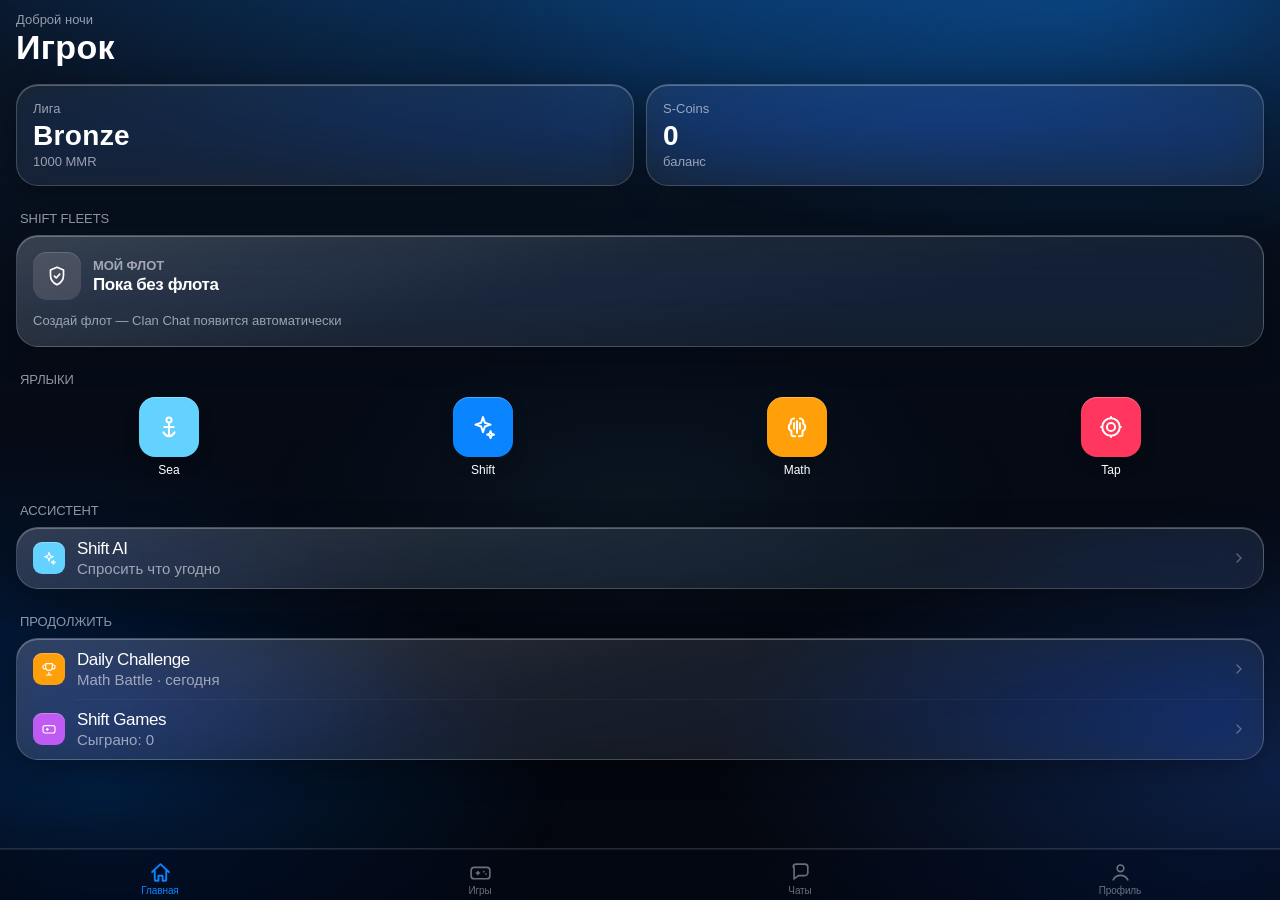
==== commit 42501343: "Expand Shift into Sea Battle ecosystem with Fleets and auto clan chat. Add rating leagues, missions," ====
--- a/app/index.html
+++ b/app/index.html
@@ -14,8 +14,9 @@
     <link rel="apple-touch-icon" href="icon.svg" />
     <title>Shift</title>
     <script src="https://telegram.org/js/telegram-web-app.js"></script>
-    <link rel="stylesheet" href="styles.css?v=sea1" />
-    <link rel="stylesheet" href="seabattle.css?v=sea1" />
+    <link rel="stylesheet" href="styles.css?v=eco1" />
+    <link rel="stylesheet" href="seabattle.css?v=eco1" />
+    <link rel="stylesheet" href="fleets.css?v=eco1" />
   </head>
   <body>
     <div id="shift-root" class="shift-app">
@@ -26,7 +27,9 @@
     <div id="toast-host" class="toast-host" aria-live="polite"></div>
     <div id="sheet-host" class="sheet-host" aria-hidden="true"></div>
     <div id="seabattle-host" aria-hidden="true"></div>
-    <script src="seabattle.js?v=sea1"></script>
-    <script src="app.js?v=sea1"></script>
+    <div id="fleets-host" aria-hidden="true"></div>
+    <script src="fleets.js?v=eco1"></script>
+    <script src="seabattle.js?v=eco1"></script>
+    <script src="app.js?v=eco1"></script>
   </body>
 </html>
--- a/app/styles.css
+++ b/app/styles.css
@@ -1107,6 +1107,25 @@
   font-weight: 600;
   color: #fff;
   background: var(--ios-blue);
+  overflow: hidden;
+  position: relative;
+}
+.avatar-xl--photo {
+  padding: 0;
+  background: var(--bg-elevated-solid);
+}
+.avatar-xl img {
+  position: absolute;
+  inset: 0;
+  width: 100%;
+  height: 100%;
+  object-fit: cover;
+  border-radius: inherit;
+  z-index: 1;
+}
+.avatar-xl__fallback {
+  position: relative;
+  z-index: 0;
 }
 .profile-card h2 {
   margin: 0 0 2px;
--- a/app/seabattle.css
+++ b/app/seabattle.css
@@ -343,8 +343,20 @@
   font-weight: 700;
   background: linear-gradient(145deg, #0A84FF, #5E5CE6);
   box-shadow: inset 0 1px 0 rgba(255, 255, 255, 0.35), 0 10px 24px rgba(10, 132, 255, 0.3);
+  overflow: hidden;
+  position: relative;
 }
 .sb-av.xl { width: 88px; height: 88px; border-radius: 28px; font-size: 34px; }
+.sb-av--photo { background: rgba(255, 255, 255, 0.08); }
+.sb-av img {
+  position: absolute;
+  inset: 0;
+  width: 100%;
+  height: 100%;
+  object-fit: cover;
+  z-index: 1;
+}
+.sb-av span { position: relative; z-index: 0; }
 .sb-vs-badge {
   width: 48px;
   height: 48px;
@@ -670,8 +682,49 @@
   border-color: rgba(100, 210, 255, 0.35);
 }
 
-@media (max-width: 390px) {
-  .sb-grid { --gap: 2px; border-radius: 16px; padding: 4px; }
-  .sb-cell { border-radius: 4px; }
-  .sb-title { font-size: 24px; }
-}
+.sb-hub {
+  display: grid;
+  grid-template-columns: repeat(3, 1fr);
+  gap: 8px;
+  margin-top: 16px;
+}
+.sb-hub-btn {
+  min-height: 44px;
+  padding: 10px 6px;
+  border-radius: 14px;
+  background: rgba(255, 255, 255, 0.07);
+  border: 0.5px solid rgba(255, 255, 255, 0.12);
+  font-size: 12px;
+  font-weight: 700;
+  color: #fff;
+}
+.sb-mission {
+  padding: 14px;
+  border-radius: 18px;
+  margin-bottom: 10px;
+  text-align: left;
+}
+.sb-mbar {
+  height: 6px;
+  border-radius: 3px;
+  background: rgba(255,255,255,0.1);
+  margin: 8px 0;
+  overflow: hidden;
+}
+.sb-mbar > i { display: block; height: 100%; background: #0A84FF; }
+.sb-mission__row {
+  display: flex;
+  justify-content: space-between;
+  align-items: center;
+}
+.sb-mission__row button {
+  min-height: 32px;
+  padding: 0 12px;
+  border-radius: 10px;
+  background: #0A84FF;
+  color: #fff;
+  font-weight: 700;
+  font-size: 12px;
+}
+.sb-done { color: #34C759; font-weight: 700; }
+
--- a/app/fleets.css
+++ b/app/fleets.css
@@ -0,0 +1,106 @@
+/* Shift Fleets UI */
+#fleets-host {
+  display: none;
+  position: fixed;
+  inset: 0;
+  z-index: 72;
+  overflow: auto;
+  -webkit-overflow-scrolling: touch;
+  background:
+    radial-gradient(100% 60% at 50% -10%, rgba(10, 132, 255, 0.35), transparent 55%),
+    linear-gradient(180deg, #0B2D46 0%, #071A2B 50%, #040E18 100%);
+  color: #fff;
+  padding:
+    calc(8px + env(safe-area-inset-top, 0px))
+    calc(16px + env(safe-area-inset-right, 0px))
+    calc(16px + env(safe-area-inset-bottom, 0px))
+    calc(16px + env(safe-area-inset-left, 0px));
+}
+#fleets-host.is-open { display: block; }
+body.fl-active .shift-nav { display: none !important; }
+
+.fl-screen { animation: flIn 0.28s cubic-bezier(0.32, 0.72, 0, 1) both; }
+@keyframes flIn {
+  from { opacity: 0; transform: translateY(8px); }
+  to { opacity: 1; transform: none; }
+}
+.fl-top {
+  display: grid;
+  grid-template-columns: 44px 1fr 44px;
+  align-items: center;
+  margin-bottom: 14px;
+}
+.fl-back {
+  width: 44px; height: 44px; display: grid; place-items: center;
+  color: #0A84FF; border-radius: 14px;
+  background: rgba(255,255,255,0.06); border: 0.5px solid rgba(255,255,255,0.12);
+}
+.fl-brand { text-align: center; }
+.fl-brand small { display: block; font-size: 11px; font-weight: 700; letter-spacing: 0.6px; color: rgba(235,235,245,0.5); }
+.fl-brand strong { font-size: 17px; font-weight: 700; }
+
+.fl-empty, .fl-hero {
+  padding: 24px 18px; border-radius: 24px; text-align: center;
+  background: rgba(255,255,255,0.07); border: 0.5px solid rgba(255,255,255,0.14);
+  margin-bottom: 14px;
+}
+.fl-empty__ico { font-size: 40px; margin-bottom: 8px; }
+.fl-empty h2, .fl-hero h1 { margin: 0 0 6px; font-size: 24px; font-weight: 800; }
+.fl-empty p, .fl-hero p { margin: 0 0 14px; color: rgba(235,235,245,0.6); font-size: 15px; }
+.fl-badge {
+  width: 56px; height: 56px; margin: 0 auto 10px; border-radius: 18px;
+  display: grid; place-items: center; font-size: 26px;
+  background: linear-gradient(145deg, #0A84FF, #5E5CE6);
+}
+.fl-stats { display: grid; grid-template-columns: repeat(3, 1fr); gap: 8px; margin-top: 12px; }
+.fl-stats strong { display: block; font-size: 20px; font-weight: 800; }
+.fl-stats small { color: rgba(235,235,245,0.5); font-size: 11px; }
+
+.fl-label { display: block; margin: 12px 0 6px; font-size: 13px; font-weight: 600; color: rgba(235,235,245,0.5); text-transform: uppercase; }
+.fl-input {
+  width: 100%; min-height: 48px; padding: 0 14px; margin-bottom: 8px;
+  border-radius: 16px; background: rgba(255,255,255,0.08);
+  border: 0.5px solid rgba(255,255,255,0.14); color: #fff; font-size: 16px;
+}
+.fl-area { min-height: 90px; padding: 12px 14px; resize: none; }
+.fl-danger {
+  display: block; width: 100%; margin-top: 16px; padding: 14px;
+  color: #FF453A; font-weight: 600; font-size: 15px;
+}
+.fl-list { border-radius: 20px; overflow: hidden; padding: 4px 0; margin-bottom: 12px; }
+.fl-member {
+  display: flex; align-items: center; gap: 10px; padding: 12px 14px;
+  border-bottom: 0.5px solid rgba(255,255,255,0.08);
+}
+.fl-member small { display: block; color: rgba(235,235,245,0.5); font-size: 12px; text-transform: uppercase; }
+.fl-av {
+  width: 36px; height: 36px; border-radius: 12px; display: grid; place-items: center;
+  background: #0A84FF; font-weight: 700;
+}
+.fl-mission { padding: 12px 14px; border-bottom: 0.5px solid rgba(255,255,255,0.08); text-align: left; }
+.fl-mission strong { font-size: 14px; }
+.fl-bar {
+  height: 6px; border-radius: 3px; background: rgba(255,255,255,0.1); margin: 8px 0 4px; overflow: hidden;
+}
+.fl-bar > i { display: block; height: 100%; background: #0A84FF; border-radius: inherit; }
+.fl-muted { padding: 16px; color: rgba(235,235,245,0.5); text-align: center; }
+
+/* Challenge card in chats */
+.challenge-card {
+  margin: 12px 0;
+  padding: 14px 16px;
+  border-radius: 20px;
+  background: linear-gradient(145deg, rgba(10, 132, 255, 0.28), rgba(7, 26, 43, 0.7));
+  border: 0.5px solid rgba(100, 210, 255, 0.35);
+  text-align: left;
+}
+.challenge-card strong { display: block; font-size: 15px; margin-bottom: 4px; }
+.challenge-card p { margin: 0 0 10px; font-size: 14px; color: rgba(235,235,245,0.7); }
+.challenge-card__actions { display: flex; gap: 8px; }
+.challenge-card__actions button {
+  flex: 1; min-height: 40px; border-radius: 12px; font-weight: 700; font-size: 14px;
+}
+.challenge-card__actions .accept { background: #0A84FF; color: #fff; }
+.challenge-card__actions .decline { background: rgba(255,255,255,0.08); color: #fff; }
+
+.fleet-chat-row .row__icon { background: linear-gradient(145deg, #0A84FF, #5E5CE6) !important; }
